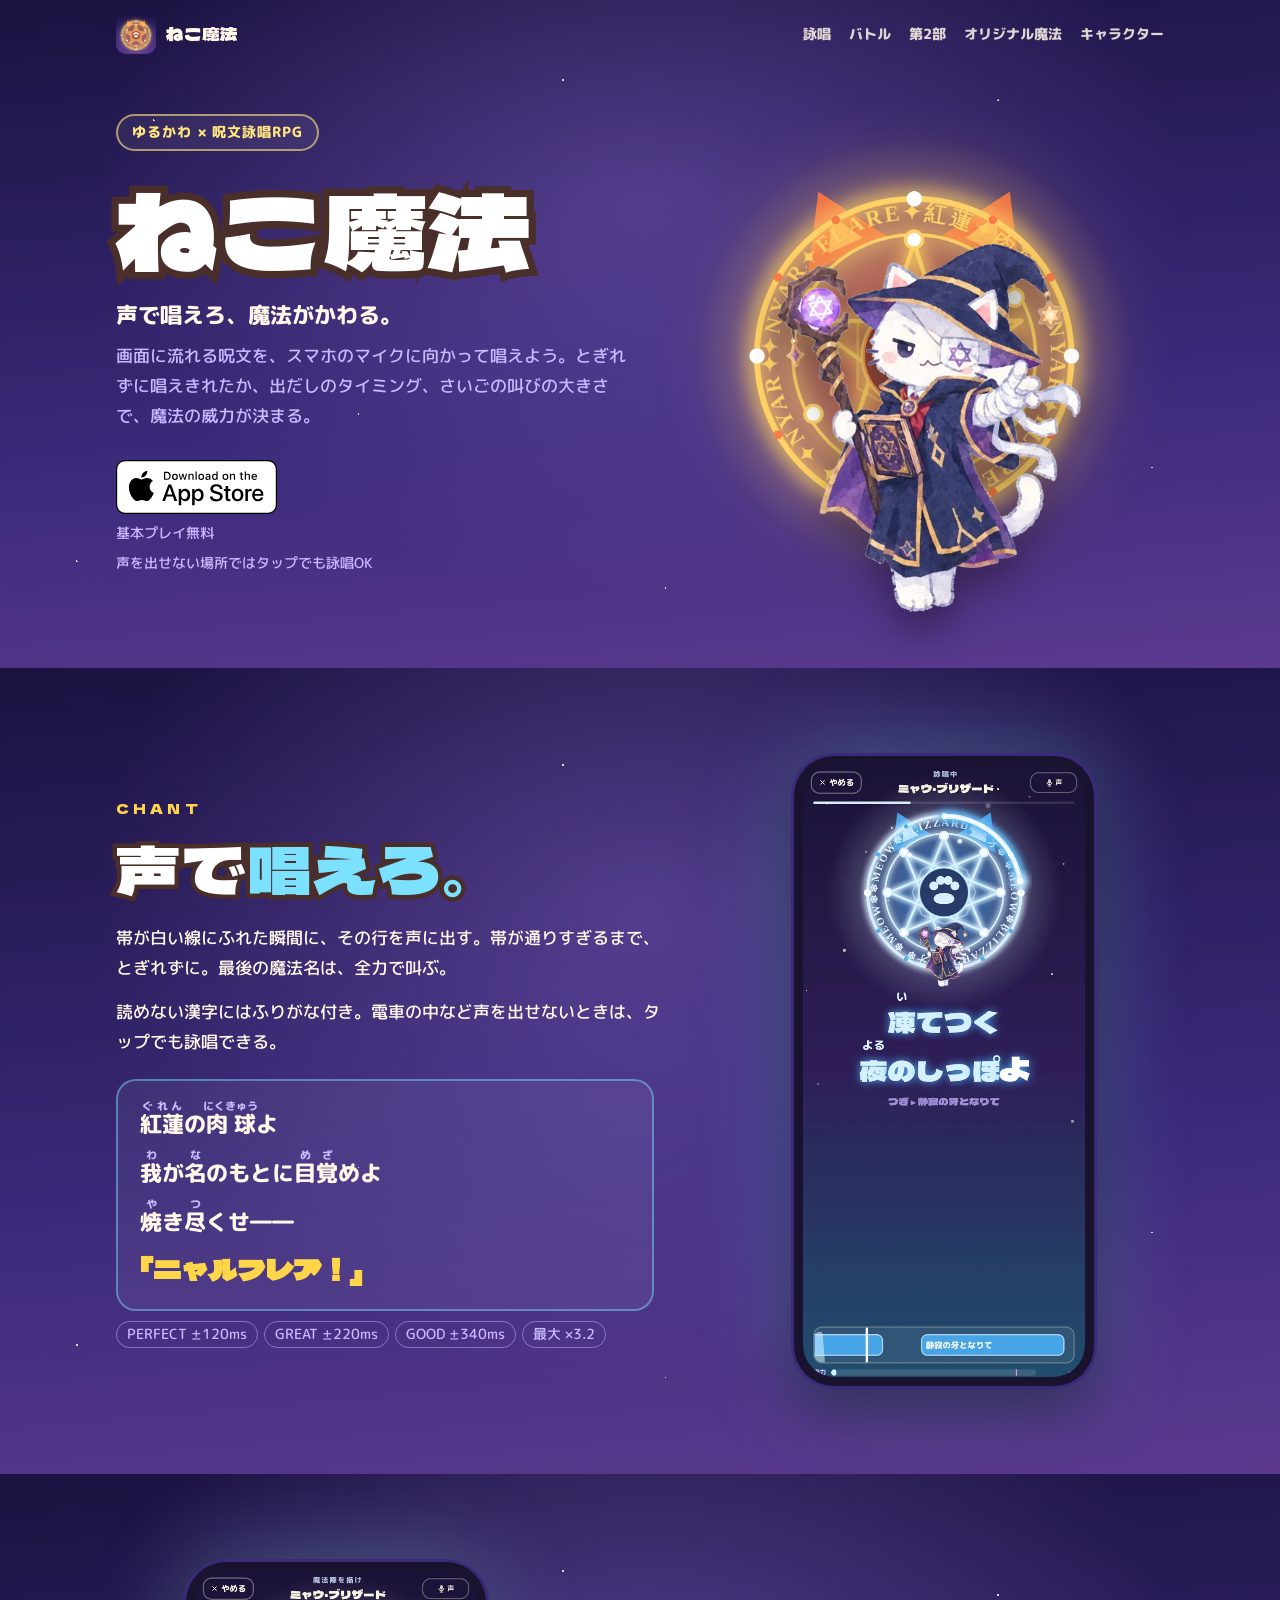
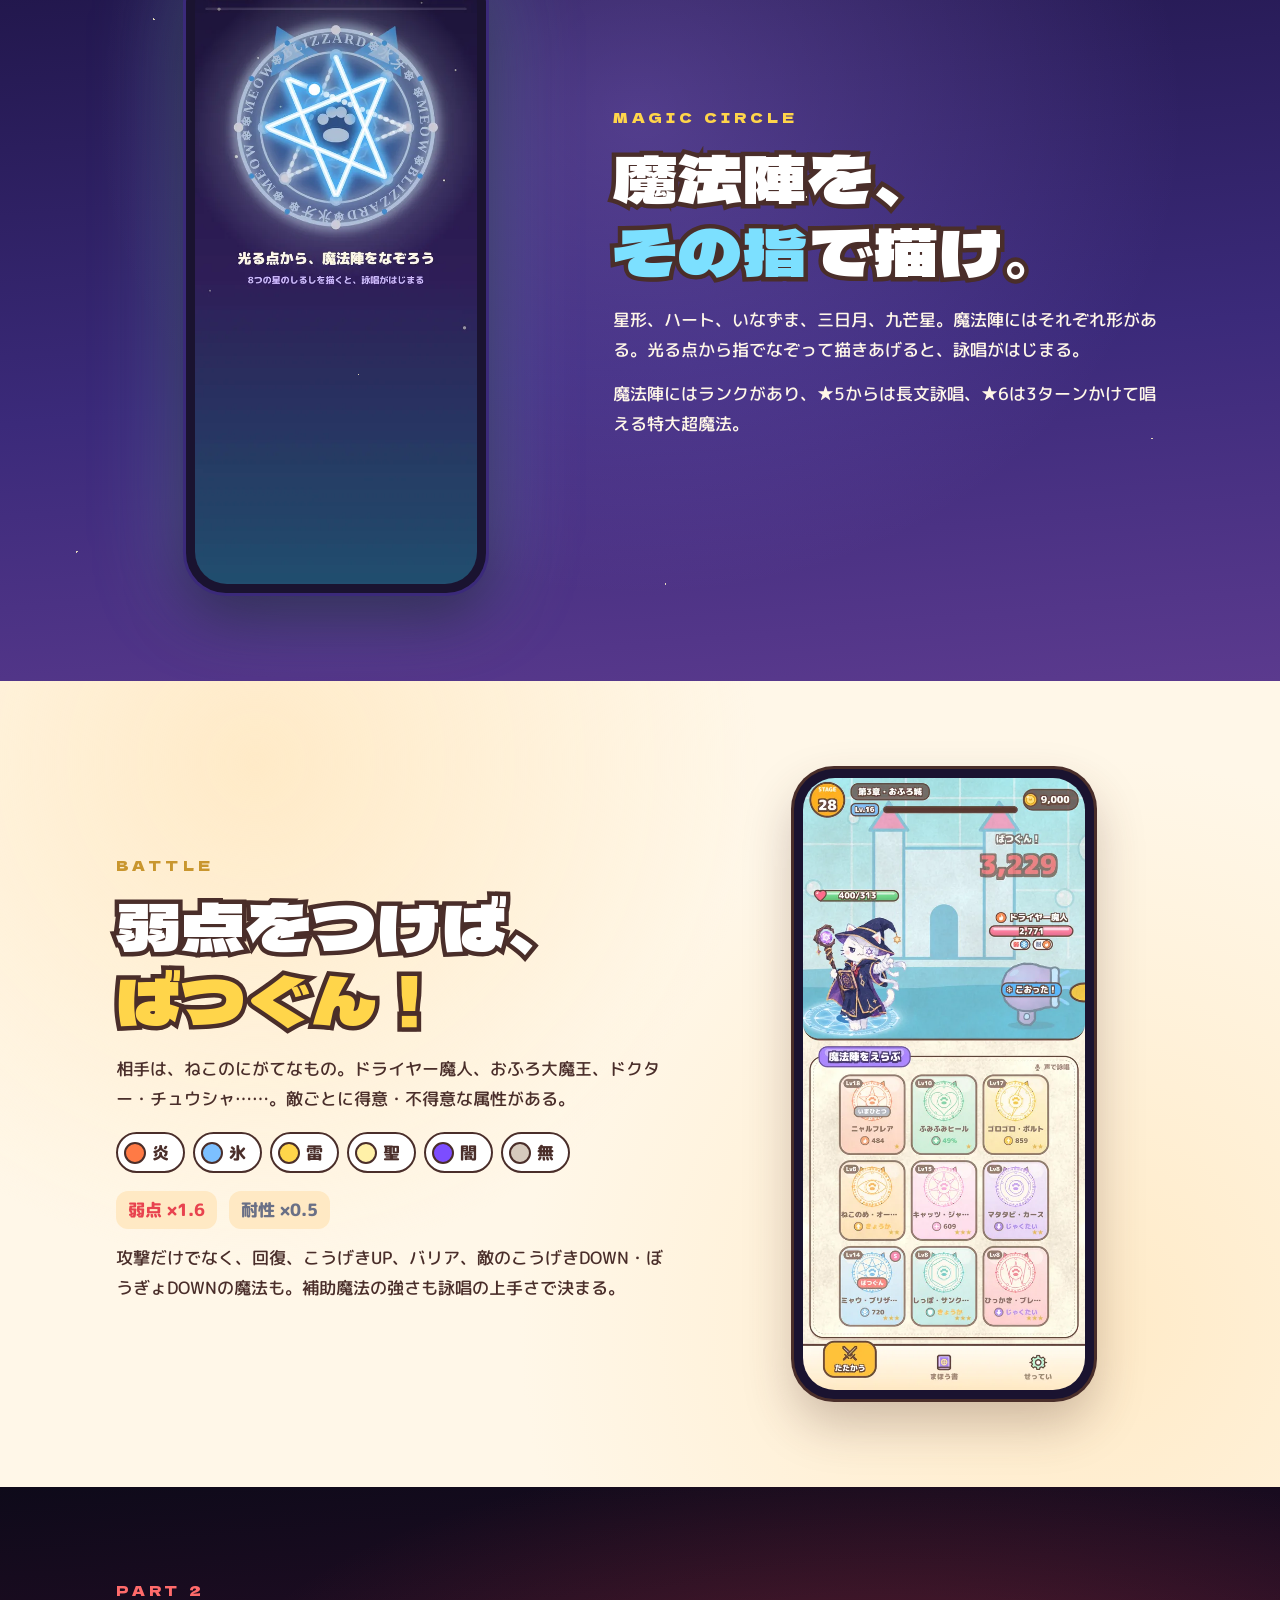
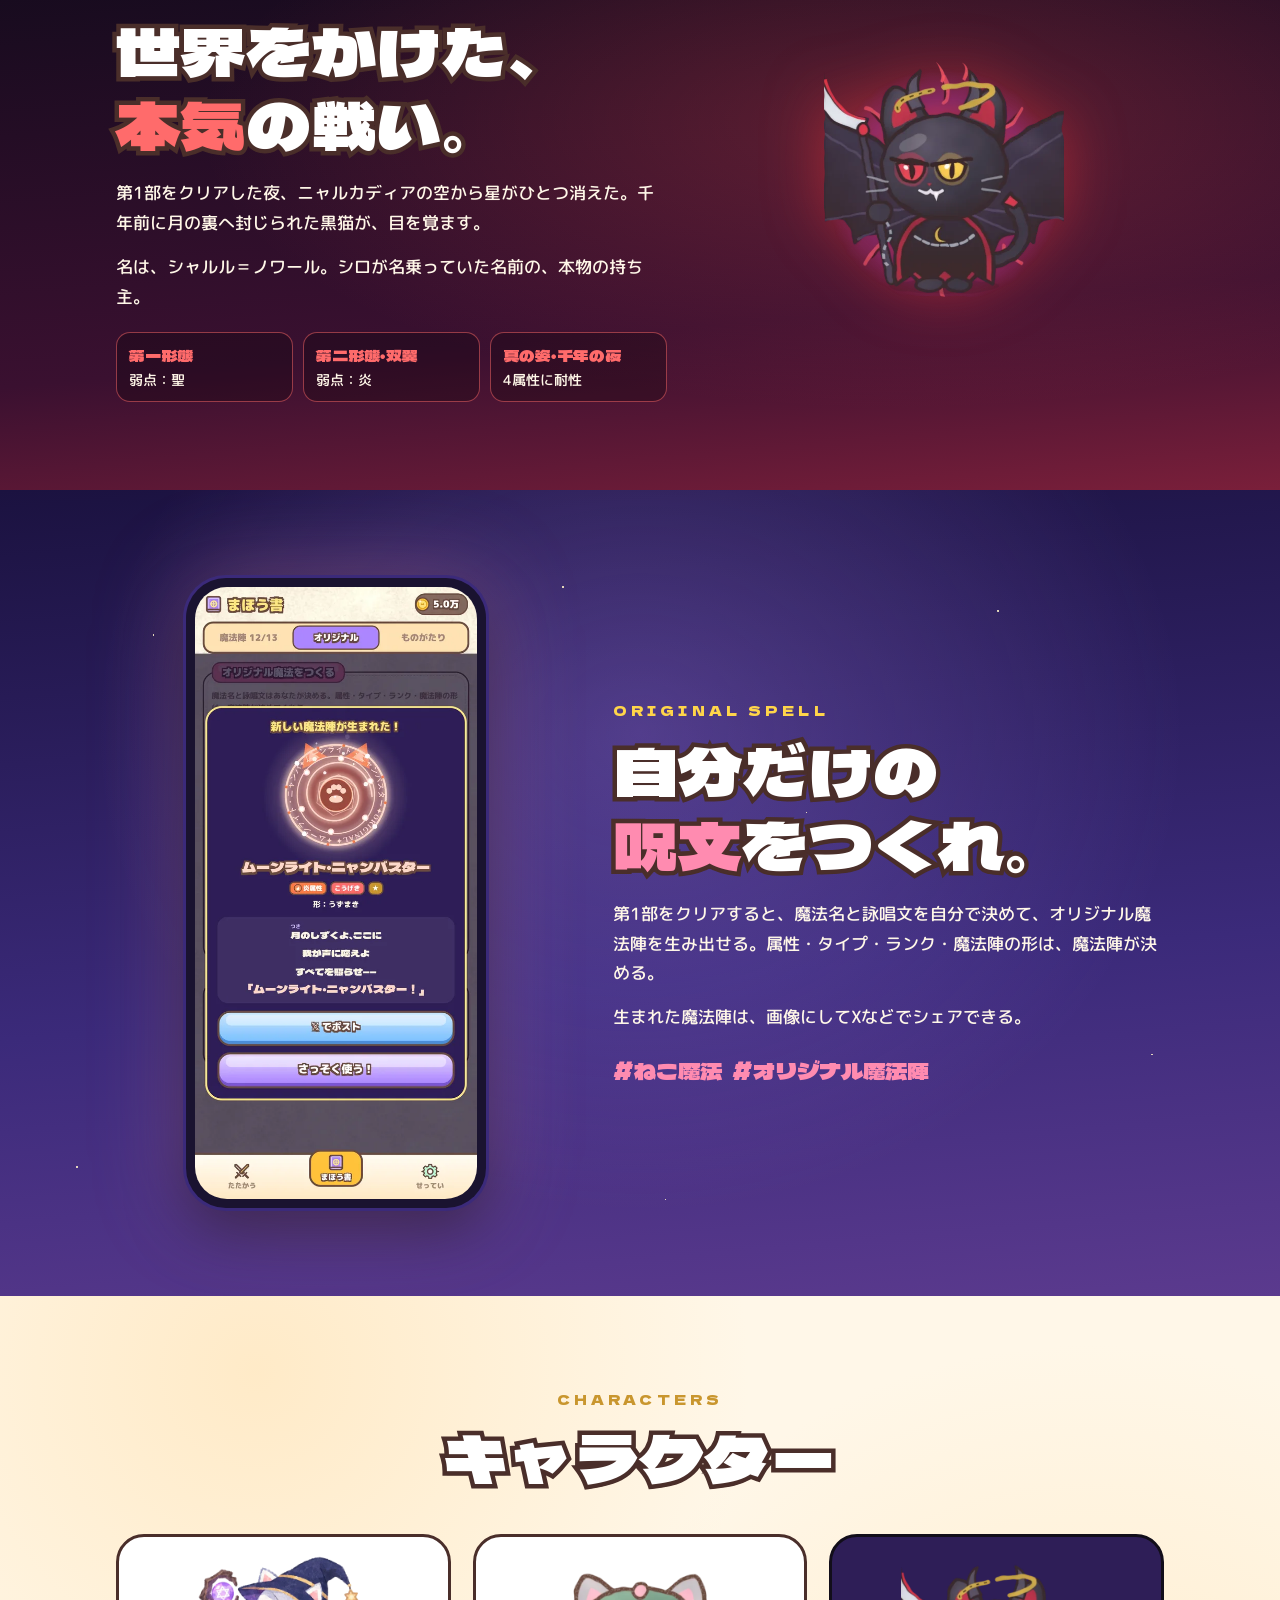
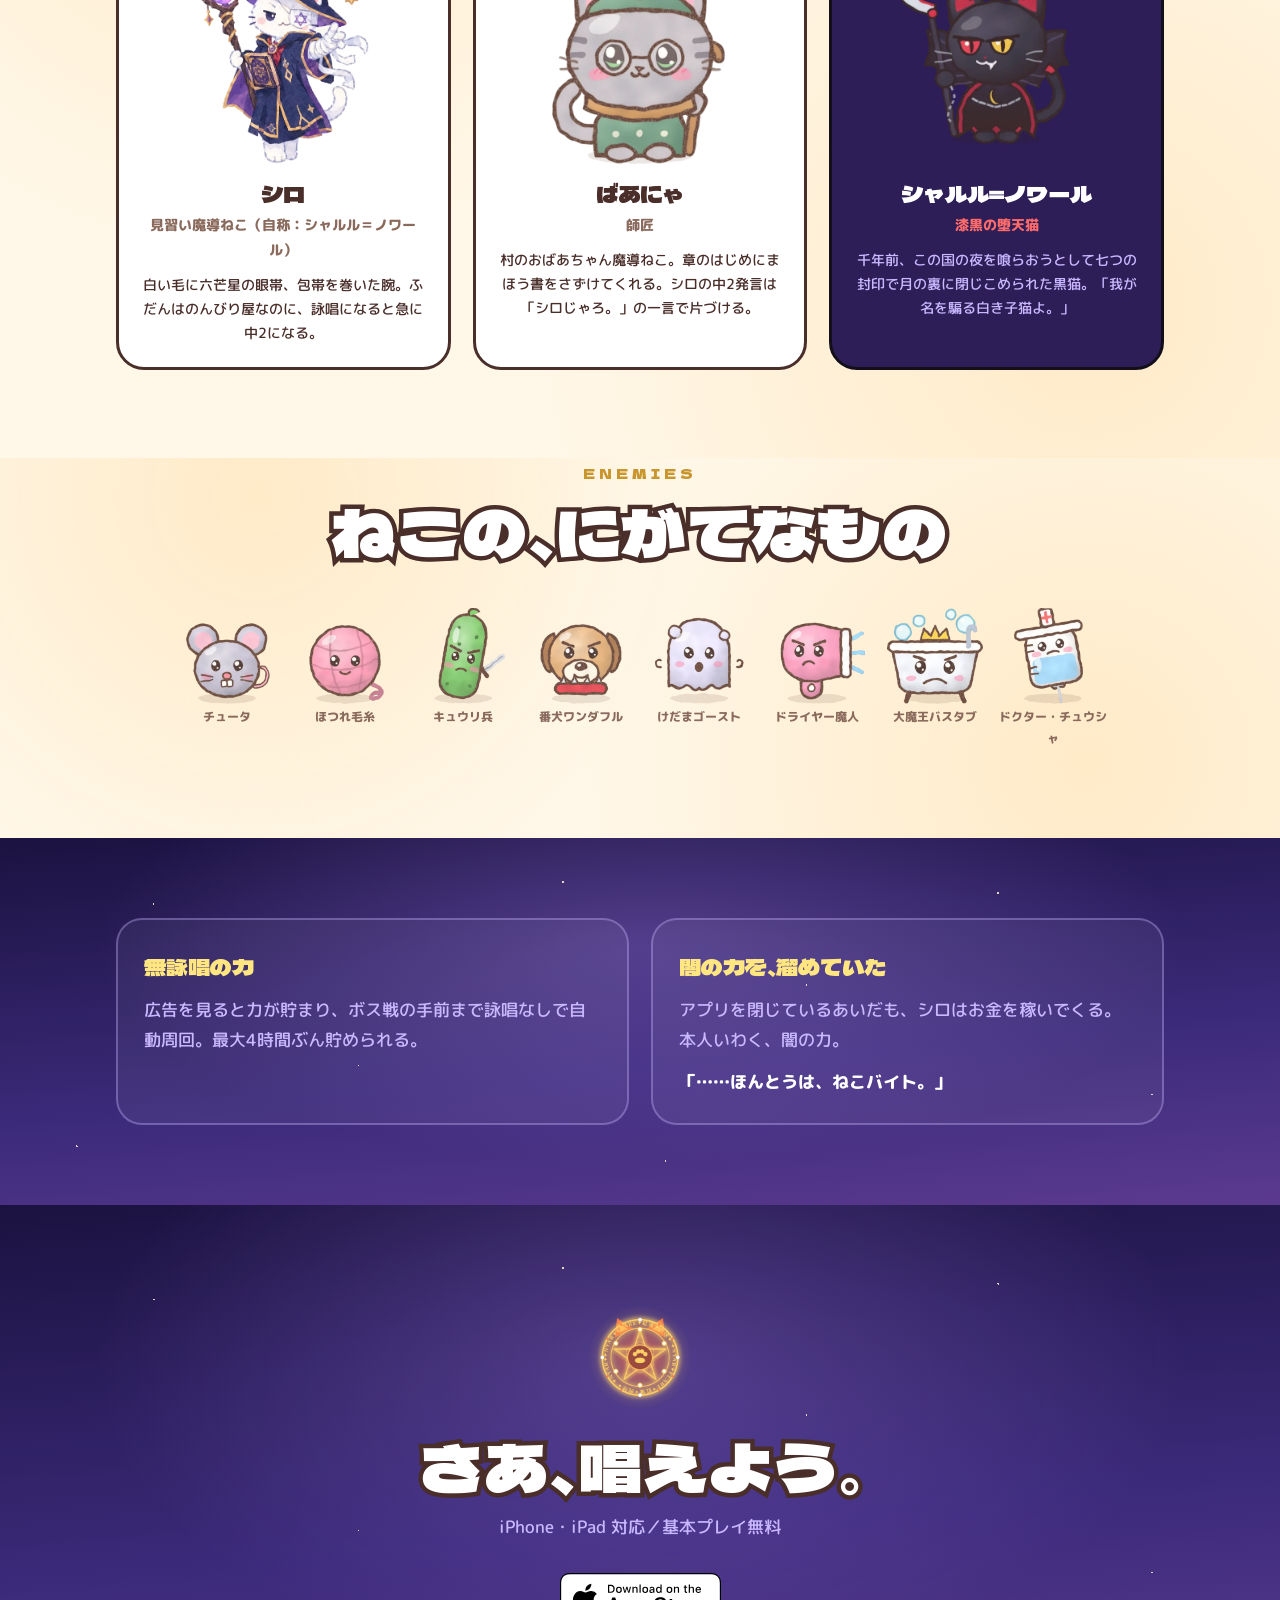
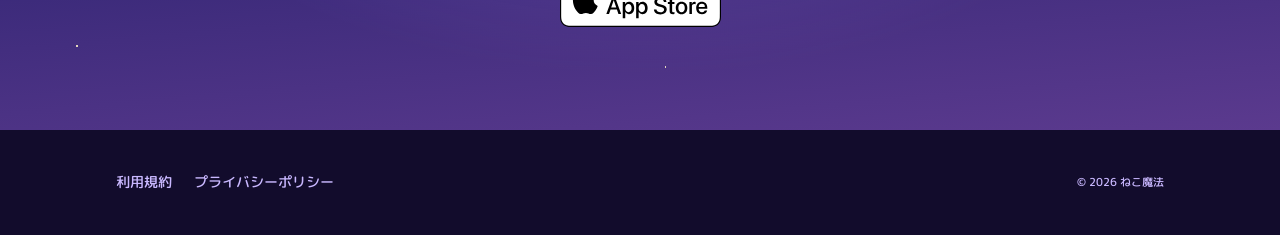
==== index.html @ 299532f3 "Update CTA div class in index.html" ====
<!doctype html>
<html lang="ja">
<head>
<meta charset="utf-8">
<meta name="viewport" content="width=device-width, initial-scale=1, viewport-fit=cover">
<title>ねこ魔法 公式サイト</title>
<meta name="claude:viewport-fit-sides" content="cover">
<meta name="description" content="ゆるかわ×呪文詠唱RPG「ねこ魔法」。画面の呪文をマイクに向かって唱えると、声の強さとタイミングで魔法の威力が変わる。iPhone・iPad対応。">
<meta property="og:type" content="website">
<meta property="og:title" content="ねこ魔法｜ゆるかわ×呪文詠唱RPG">
<meta property="og:description" content="声で唱えろ、魔法がかわる。マイクで呪文を唱えて戦う、ねこの魔導士のRPG。">
<meta property="og:image" content="https://tttu732.github.io/neco-mahou/ogp.png">
<meta name="twitter:card" content="summary_large_image">
<link rel="icon" href="https://tttu732.github.io/neco-mahou/favicon.png">
<link rel="apple-touch-icon" href="https://tttu732.github.io/neco-mahou/apple-touch-icon.png">
<link rel="preconnect" href="https://fonts.googleapis.com">
<link rel="preconnect" href="https://fonts.gstatic.com" crossorigin>
<link rel="stylesheet" href="https://fonts.googleapis.com/css2?family=Dela+Gothic+One&family=M+PLUS+Rounded+1c:wght@500;800&display=swap">
<link rel="stylesheet" href="style.css">
</head>
<body>

<header class="top">
  <div class="wrap">
    <a class="brand" href="#top"><img src="https://tttu732.github.io/neco-mahou/icon.png" alt="">ねこ魔法</a>
    <nav aria-label="ページ内">
      <a href="#chant">詠唱</a>
      <a href="#battle">バトル</a>
      <a href="#final">第2部</a>
      <a href="#original">オリジナル魔法</a>
      <a href="#cast">キャラクター</a>
    </nav>
  </div>
</header>

<main id="top">
  <!-- ヒーロー -->
  <section class="sky hero">
    <div class="wrap">
      <div class="hero-copy">
        <span class="kicker">ゆるかわ × 呪文詠唱RPG</span>
        <h1 class="logo outline">ねこ魔法</h1>
        <p class="lead">声で唱えろ、魔法がかわる。</p>
        <p class="lead-sub">画面に流れる呪文を、スマホのマイクに向かって唱えよう。とぎれずに唱えきれたか、出だしのタイミング、さいごの叫びの大きさで、魔法の威力が決まる。</p>
        <div>
          <a href="https://apps.apple.com/jp/app/id0000000000">
            <img src="https://tttu732.github.io/neco-mahou/Download_on_the_App_Store_Badge_US-UK_RGB_wht_092917.svg" alt="App Storeで配信" width="161" height="60">
          </a>
          <span class="cta-note">基本プレイ無料<br>声を出せない場所ではタップでも詠唱OK</span>
        </div>
      </div>
      <div class="hero-art" aria-hidden="true">
        <img class="circle" src="https://tttu732.github.io/neco-mahou/circle.webp" alt="">
        <img class="cat" src="https://tttu732.github.io/neco-mahou/shiro_cast.webp" alt="">
      </div>
    </div>
  </section>

  <!-- 詠唱 -->
  <section class="sky page" id="chant" style="--glow: rgba(124,224,255,.35); --accent: var(--sky)">
    <div class="wrap">
      <div>
        <span class="page-label">CHANT</span>
        <h2 class="outline">声で<em>唱えろ。</em></h2>
        <p>帯が白い線にふれた瞬間に、その行を声に出す。帯が通りすぎるまで、とぎれずに。最後の魔法名は、全力で叫ぶ。</p>
        <p>読めない漢字にはふりがな付き。電車の中など声を出せないときは、タップでも詠唱できる。</p>
        <div class="chant" lang="ja">
          <ruby>紅蓮<rt>ぐれん</rt></ruby>の<ruby>肉球<rt>にくきゅう</rt></ruby>よ<br>
          <ruby>我<rt>わ</rt></ruby>が<ruby>名<rt>な</rt></ruby>のもとに<ruby>目覚<rt>めざ</rt></ruby>めよ<br>
          <ruby>焼<rt>や</rt></ruby>き<ruby>尽<rt>つ</rt></ruby>くせ――
          <span class="shout">「ニャルフレア！」</span>
        </div>
        <div class="meter"><span>PERFECT ±120ms</span><span>GREAT ±220ms</span><span>GOOD ±340ms</span><span>最大 ×3.2</span></div>
      </div>
      <div class="phone"><img src="https://tttu732.github.io/neco-mahou/ss_chant.webp" alt="詠唱画面。光る魔法陣の下に「凍てつく夜のしっぽよ」の呪文が大きく表示されている"></div>
    </div>
  </section>

  <!-- 魔法陣 -->
  <section class="sky page flip" style="--glow: rgba(159,232,255,.35); --accent: var(--sky)">
    <div class="wrap">
      <div>
        <span class="page-label">MAGIC CIRCLE</span>
        <h2 class="outline">魔法陣を、<br><em>その指</em>で描け。</h2>
        <p>星形、ハート、いなずま、三日月、九芒星。魔法陣にはそれぞれ形がある。光る点から指でなぞって描きあげると、詠唱がはじまる。</p>
        <p>魔法陣にはランクがあり、★5からは長文詠唱、★6は3ターンかけて唱える特大超魔法。</p>
      </div>
      <div class="phone"><img src="https://tttu732.github.io/neco-mahou/ss_trace.webp" alt="魔法陣をなぞる画面。青く光る九芒星の魔法陣"></div>
    </div>
  </section>

  <!-- バトル -->
  <section class="paper page" id="battle">
    <div class="wrap">
      <div>
        <span class="page-label">BATTLE</span>
        <h2 class="outline" style="color:#fff">弱点をつけば、<br><em>ばつぐん！</em></h2>
        <p>相手は、ねこのにがてなもの。ドライヤー魔人、おふろ大魔王、ドクター・チュウシャ……。敵ごとに得意・不得意な属性がある。</p>
        <ul class="elems" aria-label="属性">
          <li><i style="--c:#ff7a45"></i>炎</li>
          <li><i style="--c:#7cc0ff"></i>氷</li>
          <li><i style="--c:#ffd54a"></i>雷</li>
          <li><i style="--c:#fff1a8"></i>聖</li>
          <li><i style="--c:#7c4dff"></i>闇</li>
          <li><i style="--c:#d6cabd"></i>無</li>
        </ul>
        <div class="ratio"><span class="w">弱点 ×1.6</span><span class="r">耐性 ×0.5</span></div>
        <p style="margin-top:14px">攻撃だけでなく、回復、こうげきUP、バリア、敵のこうげきDOWN・ぼうぎょDOWNの魔法も。補助魔法の強さも詠唱の上手さで決まる。</p>
      </div>
      <div class="phone"><img src="https://tttu732.github.io/neco-mahou/ss_battle.webp" alt="バトル画面。氷の魔法がドライヤー魔人にばつぐんのダメージを与えている"></div>
    </div>
  </section>

  <!-- 第2部 -->
  <section class="final page" id="final" style="--accent: var(--red)">
    <div class="wrap">
      <div>
        <span class="page-label" style="color:var(--red)">PART 2</span>
        <h2 class="outline">世界をかけた、<br><em>本気</em>の戦い。</h2>
        <p>第1部をクリアした夜、ニャルカディアの空から星がひとつ消えた。千年前に月の裏へ封じられた黒猫が、目を覚ます。</p>
        <p>名は、シャルル＝ノワール。シロが名乗っていた名前の、本物の持ち主。</p>
        <ul class="forms">
          <li><b>第一形態</b>弱点：聖</li>
          <li><b>第二形態・双翼</b>弱点：炎</li>
          <li><b>真の姿・千年の夜</b>4属性に耐性</li>
        </ul>
      </div>
      <img class="noir" src="https://tttu732.github.io/neco-mahou/noir_true.webp" alt="漆黒の堕天猫シャルル＝ノワール。黒い翼と鎌をもつ黒猫">
    </div>
  </section>

  <!-- オリジナル魔法 -->
  <section class="sky page flip" id="original" style="--glow: rgba(255,158,208,.35); --accent: var(--rose)">
    <div class="wrap">
      <div>
        <span class="page-label">ORIGINAL SPELL</span>
        <h2 class="outline">自分だけの<br><em>呪文</em>をつくれ。</h2>
        <p>第1部をクリアすると、魔法名と詠唱文を自分で決めて、オリジナル魔法陣を生み出せる。属性・タイプ・ランク・魔法陣の形は、魔法陣が決める。</p>
        <p>生まれた魔法陣は、画像にしてXなどでシェアできる。</p>
        <div class="tags"><span>#ねこ魔法</span><span>#オリジナル魔法陣</span></div>
      </div>
      <div class="phone"><img src="https://tttu732.github.io/neco-mahou/ss_original.webp" alt="オリジナル魔法陣が生まれた画面。ムーンライト・ニャンバスターという魔法名と詠唱文"></div>
    </div>
  </section>

  <!-- キャラクター -->
  <section class="paper cast" id="cast">
    <div class="wrap">
      <div class="head"><span class="page-label">CHARACTERS</span></div>
      <h2 class="outline">キャラクター</h2>
      <div class="chars">
        <article class="char">
          <img src="https://tttu732.github.io/neco-mahou/shiro_smug.webp" alt="シロ。白い毛に六芒星の眼帯、星の帽子の魔導ねこ">
          <h3>シロ</h3>
          <span class="role">見習い魔導ねこ（自称：シャルル＝ノワール）</span>
          <p>白い毛に六芒星の眼帯、包帯を巻いた腕。ふだんはのんびり屋なのに、詠唱になると急に中2になる。</p>
        </article>
        <article class="char">
          <img src="https://tttu732.github.io/neco-mahou/baanya_idle.webp" alt="ばあにゃ。丸メガネとショールのおばあちゃんねこ">
          <h3>ばあにゃ</h3>
          <span class="role">師匠</span>
          <p>村のおばあちゃん魔導ねこ。章のはじめにまほう書をさずけてくれる。シロの中2発言は「シロじゃろ。」の一言で片づける。</p>
        </article>
        <article class="char dark">
          <img src="https://tttu732.github.io/neco-mahou/noir_idle.webp" alt="シャルル＝ノワール。赤い目の黒猫">
          <h3>シャルル＝ノワール</h3>
          <span class="role">漆黒の堕天猫</span>
          <p>千年前、この国の夜を喰らおうとして七つの封印で月の裏に閉じこめられた黒猫。「我が名を騙る白き子猫よ。」</p>
        </article>
      </div>
    </div>
  </section>

  <section class="paper foes">
    <div class="wrap">
      <div class="head"><span class="page-label">ENEMIES</span></div>
      <h2 class="outline"><span class="nb">ねこの、</span><span class="nb">にがてなもの</span></h2>
      <div class="foe-row">
        <figure><img src="https://tttu732.github.io/neco-mahou/mouse_c9c3d6.webp" alt="">チュータ</figure>
        <figure><img src="https://tttu732.github.io/neco-mahou/yarn_ff9cb8.webp" alt="">ほつれ毛糸</figure>
        <figure><img src="https://tttu732.github.io/neco-mahou/cucumber_7dcb6a.webp" alt="">キュウリ兵</figure>
        <figure><img src="https://tttu732.github.io/neco-mahou/dog_e8b27a.webp" alt="">番犬ワンダフル</figure>
        <figure><img src="https://tttu732.github.io/neco-mahou/ghost_e9e4ff.webp" alt="">けだまゴースト</figure>
        <figure><img src="https://tttu732.github.io/neco-mahou/dryer_ff9cc2.webp" alt="">ドライヤー魔人</figure>
        <figure><img src="https://tttu732.github.io/neco-mahou/bath_f4f7ff.webp" alt="">大魔王バスタブ</figure>
        <figure><img src="https://tttu732.github.io/neco-mahou/vet_ffffff.webp" alt="">ドクター・チュウシャ</figure>
      </div>
    </div>
  </section>

  <!-- 小ネタ -->
  <section class="sky extras">
    <div class="wrap">
      <div class="extra">
        <h3>無詠唱の力</h3>
        <p>広告を見ると力が貯まり、ボス戦の手前まで詠唱なしで自動周回。最大4時間ぶん貯められる。</p>
      </div>
      <div class="extra">
        <h3>闇の力を、溜めていた</h3>
        <p>アプリを閉じているあいだも、シロはお金を稼いでくる。本人いわく、闇の力。</p>
        <q>……ほんとうは、ねこバイト。</q>
      </div>
    </div>
  </section>

  <section class="sky closing">
    <div class="wrap">
      <img class="circle-mini" src="https://tttu732.github.io/neco-mahou/circle.webp" alt="" aria-hidden="true">
      <h2 class="outline">さあ、唱えよう。</h2>
      <p>iPhone・iPad 対応／基本プレイ無料</p>
      <div class="cta">
        <a href="https://apps.apple.com/jp/app/id0000000000">
          <img src="https://tttu732.github.io/neco-mahou/Download_on_the_App_Store_Badge_US-UK_RGB_wht_092917.svg" alt="App Storeで配信" width="161" height="60">
        </a>
      </div>
    </div>
  </section>
</main>

<footer class="foot">
  <div class="wrap">
    <nav aria-label="サイト情報">
      <a href="https://tttu732.github.io/neco-mahou/terms.html">利用規約</a>
      <a href="https://tttu732.github.io/neco-mahou/privacy.html">プライバシーポリシー</a>
    </nav>
    <small>© 2026 ねこ魔法</small>
  </div>
</footer>
</body>
</html>
---- style.css ----
/* ねこ魔法 公式サイト
   レイアウト：夜にひらいた魔導書。夜空のページ（詠唱・魔法陣）と、紙のページ（バトル・キャラクター）を交互にめくっていく。
   ゲームと同じ書体（Dela Gothic One ／ M PLUS Rounded 1c）と、ゲームの線の色（こげ茶）で縁どる。 */
:root {
  --night: #1b1240;
  --night-2: #2e1e57;
  --violet: #7c4dff;
  --lilac: #c9b8ff;
  --gold: #ffd54a;
  --gold-soft: #ffe680;
  --paper: #fff7e8;
  --paper-2: #ffe9c4;
  --ink: #4a2e2a;
  --ink-sub: #8a6a5c;
  --rose: #ff8bb0;
  --sky: #7ce0ff;
  --red: #ff6b6b;
  --star: #fff4c8;
  --f-display: "Dela Gothic One", "Hiragino Maru Gothic ProN", "Hiragino Sans", sans-serif;
  --f-body: "M PLUS Rounded 1c", "Hiragino Maru Gothic ProN", "Hiragino Sans", "Yu Gothic", sans-serif;
  --step--1: clamp(0.8rem, 0.78rem + 0.1vw, 0.88rem);
  --step-0: clamp(0.95rem, 0.92rem + 0.15vw, 1.05rem);
  --step-1: clamp(1.15rem, 1.05rem + 0.5vw, 1.4rem);
  --step-2: clamp(1.6rem, 1.3rem + 1.4vw, 2.4rem);
  --step-3: clamp(2.2rem, 1.6rem + 3vw, 4rem);
  --step-4: clamp(3rem, 2rem + 6vw, 6.4rem);
  color-scheme: dark;
}
* { box-sizing: border-box; }
html { scroll-behavior: smooth; }
body {
  margin: 0;
  background: var(--night);
  color: var(--paper);
  font-family: var(--f-body);
  font-weight: 500;
  font-size: var(--step-0);
  line-height: 1.8;
  -webkit-font-smoothing: antialiased;
}
img { max-width: 100%; display: block; }
a { color: inherit; }
a:focus-visible, button:focus-visible { outline: 3px solid var(--gold); outline-offset: 3px; border-radius: 8px; }

.wrap {
  width: 100%;
  max-width: 1080px;
  margin: 0 auto;
  padding-left: max(16px, env(safe-area-inset-left, 0px));
  padding-right: max(16px, env(safe-area-inset-right, 0px));
}

/* 縁どり文字（ゲームのロゴと同じ：こげ茶の太いふち＋下に影） */
.outline {
  font-family: var(--f-display);
  font-weight: 400;
  -webkit-text-stroke: 0.14em var(--ink);
  paint-order: stroke fill;
  text-shadow: 0 0.07em 0 var(--ink);
  letter-spacing: 0.02em;
  line-height: 1.15;
  text-wrap: balance;
}

/* ---------- 夜空 ---------- */
.sky {
  position: relative;
  overflow: hidden;
  background: radial-gradient(ellipse at 50% 30%, rgba(180, 140, 255, 0.28), transparent 60%),
    linear-gradient(175deg, var(--night) 0%, #3b2a7a 60%, #5b3a8e 100%);
}
.sky::before {
  content: "";
  position: absolute;
  inset: 0;
  background-image: radial-gradient(1.6px 1.6px at 12% 18%, var(--star) 60%, transparent 61%),
    radial-gradient(1.2px 1.2px at 28% 62%, var(--star) 60%, transparent 61%),
    radial-gradient(2px 2px at 44% 12%, var(--star) 60%, transparent 61%),
    radial-gradient(1.3px 1.3px at 63% 40%, var(--star) 60%, transparent 61%),
    radial-gradient(1.8px 1.8px at 78% 15%, var(--star) 60%, transparent 61%),
    radial-gradient(1.2px 1.2px at 90% 70%, var(--star) 60%, transparent 61%),
    radial-gradient(1.5px 1.5px at 6% 84%, var(--star) 60%, transparent 61%),
    radial-gradient(1.2px 1.2px at 52% 88%, var(--star) 60%, transparent 61%);
  opacity: 0.85;
  pointer-events: none;
}

/* ---------- 紙 ---------- */
.paper {
  background: var(--paper);
  color: var(--ink);
  background-image: radial-gradient(circle at 20% 10%, rgba(255, 233, 196, 0.9), transparent 40%),
    radial-gradient(circle at 85% 80%, rgba(255, 233, 196, 0.9), transparent 45%);
}

/* ---------- ヘッダー ---------- */
.top {
  position: absolute;
  top: 0;
  left: 0;
  right: 0;
  z-index: 5;
  padding-top: calc(14px + env(safe-area-inset-top, 0px));
}
.top .wrap { display: flex; align-items: center; justify-content: space-between; gap: 12px; }
.brand { display: flex; align-items: center; gap: 10px; text-decoration: none; font-family: var(--f-display); font-size: 1.1rem; }
.brand img { width: 40px; height: 40px; border-radius: 10px; }
.top nav { display: flex; gap: 18px; font-weight: 800; font-size: var(--step--1); }
.top nav a { text-decoration: none; opacity: 0.85; }
.top nav a:hover { opacity: 1; color: var(--gold-soft); }

/* ---------- ヒーロー ---------- */
.hero { padding-block: calc(96px + env(safe-area-inset-top, 0px)) 72px; }
.hero .wrap { position: relative; display: grid; grid-template-columns: 1.05fr 1fr; align-items: center; gap: 24px; }
.hero-copy { position: relative; z-index: 2; min-width: 0; }
.kicker {
  display: inline-flex;
  align-items: center;
  gap: 8px;
  padding: 4px 14px;
  border: 2px solid rgba(255, 230, 128, 0.6);
  border-radius: 999px;
  color: var(--gold-soft);
  font-weight: 800;
  font-size: var(--step--1);
  letter-spacing: 0.08em;
  background: rgba(255, 255, 255, 0.06);
}
.logo { font-size: var(--step-4); margin: 18px 0 8px; color: #fff; }
.lead { font-size: var(--step-1); font-weight: 800; margin: 0 0 6px; }
.lead-sub { color: var(--lilac); margin: 0 0 26px; max-width: 32em; }
.cta { display: flex; flex-wrap: wrap; align-items: center; gap: 14px 18px; }
.store-btn {
  display: inline-flex;
  align-items: center;
  gap: 12px;
  padding: 10px 22px 10px 16px;
  border-radius: 14px;
  background: #000;
  color: #fff;
  text-decoration: none;
  border: 2px solid #a6a6a6;
  line-height: 1.15;
}
.store-btn svg { width: 30px; height: 30px; flex: none; }
.store-btn small { display: block; font-size: 0.72rem; font-weight: 500; }
.store-btn b { font-size: 1.25rem; font-weight: 800; letter-spacing: 0.01em; }
.store-btn:hover { border-color: var(--gold); }
.cta-note { font-size: var(--step--1); color: var(--lilac); }

.hero-art { position: relative; aspect-ratio: 1; max-width: 100%; }
.hero-art .circle { position: absolute; inset: 0; width: 100%; animation: spin 60s linear infinite; filter: drop-shadow(0 0 40px rgba(255, 190, 90, 0.45)); }
.hero-art .cat { position: absolute; width: 62%; left: 22%; bottom: -4%; animation: float 3.2s ease-in-out infinite; filter: drop-shadow(0 18px 18px rgba(0, 0, 0, 0.35)); }
@keyframes spin { to { transform: rotate(360deg); } }
@keyframes float { 50% { transform: translateY(-12px); } }

/* ---------- 特長（ページ） ---------- */
.page { padding-block: 88px; }
.page .wrap { display: grid; grid-template-columns: minmax(0, 1fr) minmax(0, 0.8fr); gap: 56px; align-items: center; }
.page.flip .wrap { grid-template-columns: minmax(0, 0.8fr) minmax(0, 1fr); }
.page.flip .phone { order: -1; }
.page-label {
  font-family: var(--f-display);
  font-size: var(--step--1);
  letter-spacing: 0.3em;
  color: var(--gold);
}
.paper .page-label { color: #c9962e; }
.page h2 { font-size: var(--step-3); margin: 8px 0 18px; color: #fff; }
.page h2 em { font-style: normal; color: var(--accent, var(--gold)); }
.page p { margin: 0 0 14px; max-width: 34em; }
.paper .page p { color: var(--ink); }

.phone {
  justify-self: center;
  width: min(300px, 80vw);
  border-radius: 40px;
  padding: 9px;
  background: #1a1330;
  box-shadow: 0 0 0 3px #3b2a7a, 0 24px 60px rgba(0, 0, 0, 0.45), 0 0 90px var(--glow, rgba(124, 224, 255, 0.3));
}
.phone img { border-radius: 32px; width: 100%; }
.paper .phone { box-shadow: 0 0 0 3px var(--ink), 0 24px 50px rgba(74, 46, 42, 0.28); }

/* 詠唱文：ゲームと同じく漢字にふりがな */
.chant {
  margin: 22px 0 6px;
  padding: 18px 22px;
  border-radius: 20px;
  border: 2px solid rgba(124, 224, 255, 0.45);
  background: rgba(255, 255, 255, 0.06);
  font-weight: 800;
  font-size: var(--step-1);
  line-height: 2.2;
  max-width: 24em;
}
.chant ruby rt { font-size: 0.5em; color: var(--lilac); font-weight: 800; }
.chant .shout { display: block; font-family: var(--f-display); color: var(--gold); font-size: 1.25em; line-height: 1.6; }
.meter { display: flex; gap: 6px; flex-wrap: wrap; font-size: var(--step--1); color: var(--lilac); margin-top: 10px; }
.meter span { border: 1.5px solid rgba(201, 184, 255, 0.5); border-radius: 999px; padding: 0 10px; }

/* 属性 */
.elems { display: flex; flex-wrap: wrap; gap: 8px; margin: 18px 0; padding: 0; list-style: none; }
.elems li {
  display: flex;
  align-items: center;
  gap: 6px;
  padding: 4px 14px 4px 6px;
  border-radius: 999px;
  border: 2.5px solid var(--ink);
  background: #fff;
  font-weight: 800;
  color: var(--ink);
}
.elems i { width: 22px; height: 22px; border-radius: 50%; border: 2px solid var(--ink); background: var(--c); }
.ratio { display: flex; gap: 12px; flex-wrap: wrap; font-weight: 800; }
.ratio span { background: var(--paper-2); border-radius: 12px; padding: 4px 12px; font-variant-numeric: tabular-nums; }
.ratio .w { color: #e8434f; }
.ratio .r { color: #6a7086; }

/* 最終決戦 */
.final { background: radial-gradient(ellipse at 70% 40%, rgba(255, 80, 80, 0.25), transparent 55%), linear-gradient(175deg, #0e0a1a, #3a1030 70%, #7a1f3a); }
.final .noir { width: min(240px, 60vw); justify-self: center; filter: drop-shadow(0 0 30px rgba(255, 60, 60, 0.45)); }
.forms { display: grid; grid-template-columns: repeat(3, minmax(0, 1fr)); gap: 10px; margin: 20px 0 0; padding: 0; list-style: none; }
.forms li { border: 1.5px solid rgba(255, 107, 107, 0.5); border-radius: 14px; padding: 10px 12px; background: rgba(0, 0, 0, 0.25); font-size: var(--step--1); line-height: 1.6; }
.forms b { display: block; color: var(--red); font-family: var(--f-display); font-weight: 400; font-size: 1rem; }

/* シェア */
.tags { display: flex; gap: 10px; flex-wrap: wrap; margin: 18px 0 0; }
.tags span { font-family: var(--f-display); color: var(--rose); font-size: var(--step-1); }

/* キャラクター */
.cast { padding-block: 88px; }
.cast h2, .foes h2 { font-size: var(--step-3); text-align: center; margin: 6px 0 40px; color: #fff; }
.cast .head, .foes .head { text-align: center; }
.chars { display: grid; grid-template-columns: repeat(3, minmax(0, 1fr)); gap: 22px; }
.char {
  background: #fff;
  border: 3px solid var(--ink);
  border-radius: 28px;
  padding: 18px 20px 22px;
  display: flex;
  flex-direction: column;
  align-items: center;
  text-align: center;
  min-width: 0;
}
.char img { height: 210px; width: auto; object-fit: contain; margin-bottom: 8px; }
.char h3 { margin: 0; font-family: var(--f-display); font-weight: 400; font-size: var(--step-1); color: var(--ink); }
.char .role { font-size: var(--step--1); color: var(--ink-sub); font-weight: 800; }
.char p { margin: 10px 0 0; font-size: var(--step--1); line-height: 1.75; color: var(--ink); }
.char.dark { background: var(--night-2); border-color: #120e1a; }
.char.dark h3 { color: #fff; }
.char.dark .role { color: var(--red); }
.char.dark p { color: var(--lilac); }

.foes { padding-block: 0 88px; }
.foe-row { display: flex; flex-wrap: wrap; justify-content: center; gap: 4px 6px; }
.foe-row figure { margin: 0; width: 112px; text-align: center; font-size: 0.78rem; font-weight: 800; color: var(--ink-sub); }
.foe-row img { width: 96px; height: 96px; object-fit: contain; margin: 0 auto 2px; }

/* 小ネタ */
.extras { padding-block: 80px; }
.extras .wrap { display: grid; grid-template-columns: repeat(2, minmax(0, 1fr)); gap: 22px; }
.extra { border: 2px solid rgba(201, 184, 255, 0.35); border-radius: 26px; padding: 26px; background: rgba(255, 255, 255, 0.05); min-width: 0; }
.extra h3 { font-family: var(--f-display); font-weight: 400; font-size: var(--step-1); margin: 0 0 8px; color: var(--gold-soft); }
.extra p { margin: 0; color: var(--lilac); }
.extra q { display: block; margin-top: 12px; color: #fff; font-weight: 800; quotes: "「" "」"; }

/* 最後のCTA */
.closing { padding-block: 90px 100px; text-align: center; }
.closing h2 { font-size: var(--step-3); margin: 0 0 10px; color: #fff; }
.closing p { color: var(--lilac); margin: 0 0 28px; }
.closing .cta { justify-content: center; }
.closing .circle-mini { width: 120px; margin: 0 auto 14px; animation: spin 40s linear infinite; }

/* フッター */
.foot { background: #120c2c; color: var(--lilac); font-size: var(--step--1); padding-block: 40px calc(40px + env(safe-area-inset-bottom, 0px)); }
.foot .wrap { display: flex; flex-wrap: wrap; justify-content: space-between; align-items: center; gap: 16px; }
.foot nav { display: flex; flex-wrap: wrap; gap: 8px 22px; }
.foot a { text-decoration: none; }
.foot a:hover { color: #fff; text-decoration: underline; }

/* ---------- 規約ページ ---------- */
.doc-head { padding-block: calc(90px + env(safe-area-inset-top, 0px)) 40px; }
.doc-head h1 { font-size: var(--step-3); margin: 0; color: #fff; }
.doc-head p { margin: 8px 0 0; color: var(--lilac); }
.doc { padding-block: 48px 80px; }
.doc .wrap { max-width: 760px; }
.doc h2 { font-family: var(--f-display); font-weight: 400; font-size: var(--step-1); color: var(--ink); margin: 2.2em 0 0.4em; padding-bottom: 6px; border-bottom: 2px dashed #d9c7b0; }
.doc p, .doc li { color: var(--ink); }
.doc ul { padding-left: 1.3em; }
.doc li { margin-bottom: 0.4em; }
.doc a { color: #7a56d1; }
.doc .date { margin-top: 3em; color: var(--ink-sub); font-size: var(--step--1); }
.doc .fill { background: #fff1b8; padding: 0 4px; border-radius: 4px; }

/* ---------- せまい画面 ---------- */
@media (max-width: 820px) {
  .hero .wrap, .page .wrap, .page.flip .wrap { grid-template-columns: minmax(0, 1fr); gap: 36px; }
  .page.flip .phone { order: 0; }
  .hero-art { width: min(420px, 100%); justify-self: center; }
  .chars { grid-template-columns: minmax(0, 1fr); }
  .extras .wrap { grid-template-columns: minmax(0, 1fr); }
  .top nav { display: none; }
}
@media (max-width: 480px) {
  .forms { grid-template-columns: minmax(0, 1fr); }
  .page, .cast { padding-block: 64px; }
}
@media (prefers-reduced-motion: reduce) {
  .hero-art .circle, .hero-art .cat, .closing .circle-mini { animation: none; }
  html { scroll-behavior: auto; }
}
.nb { display: inline-block; }
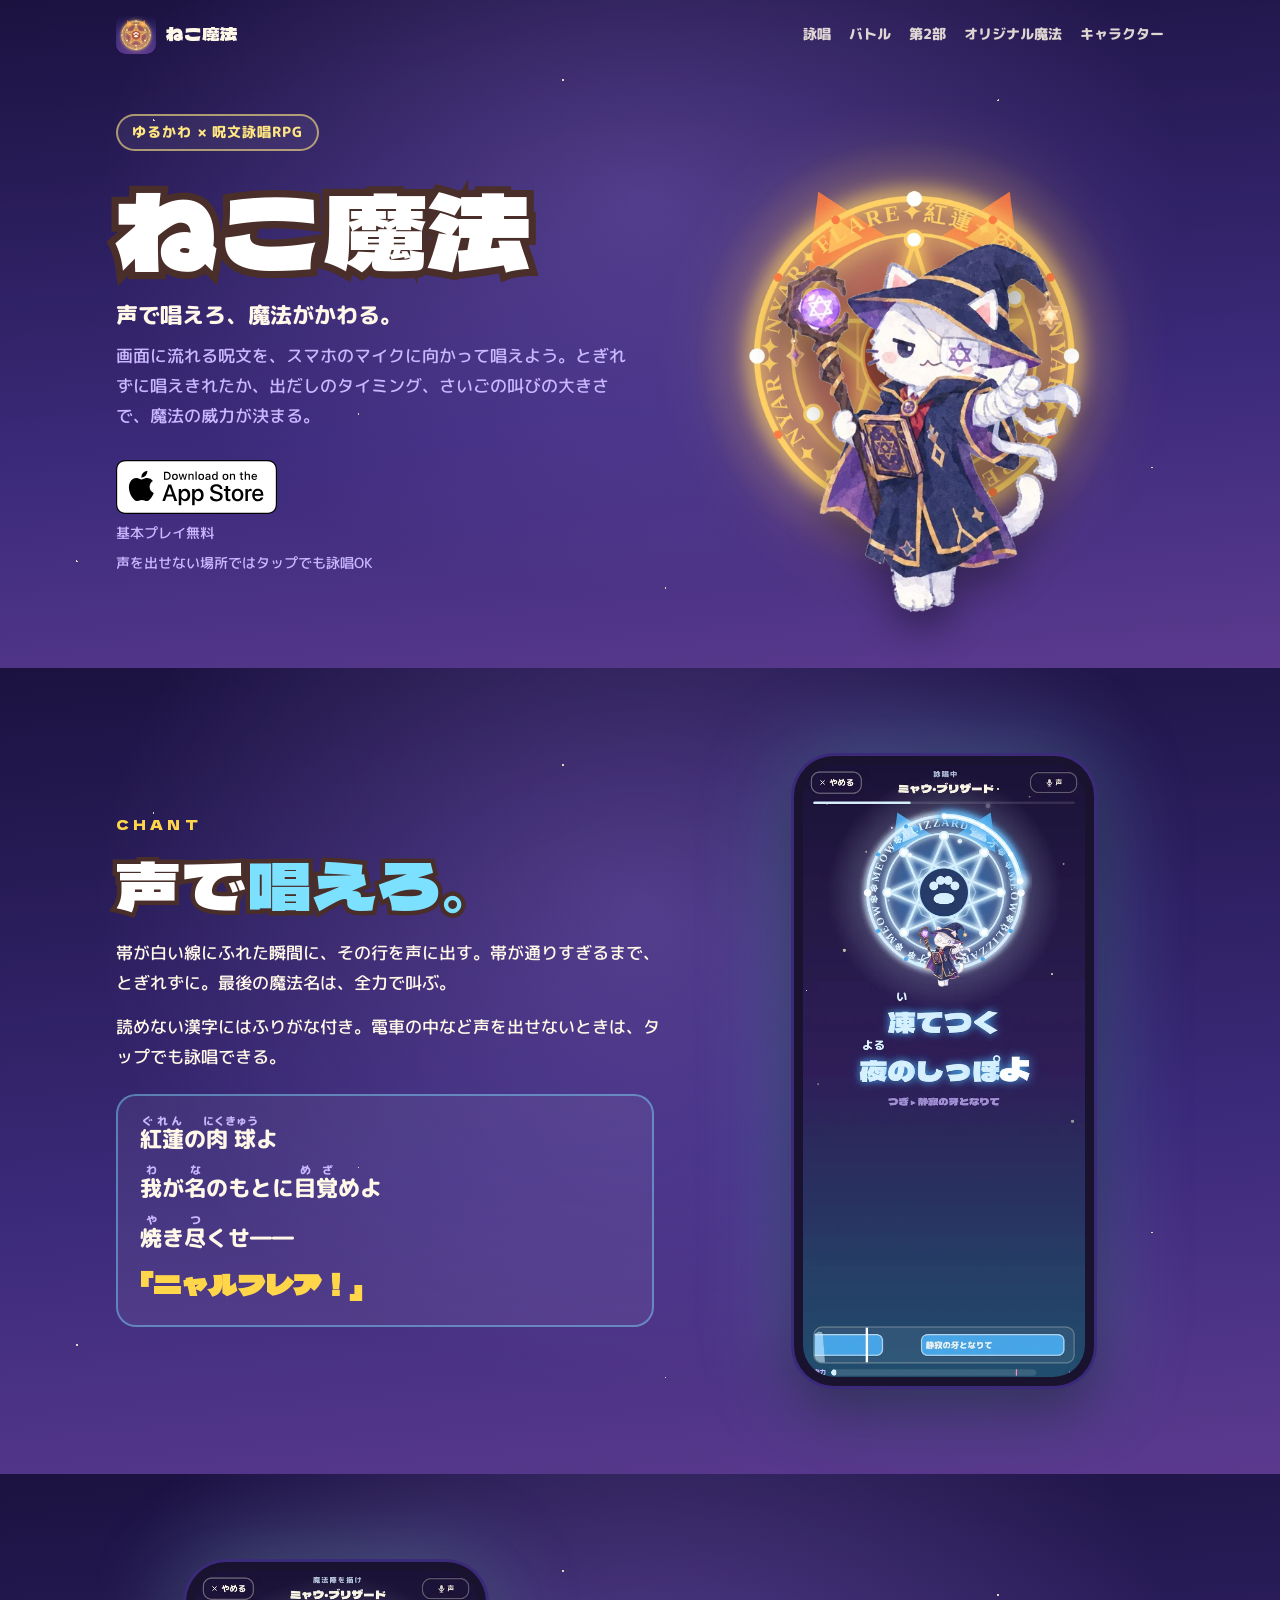
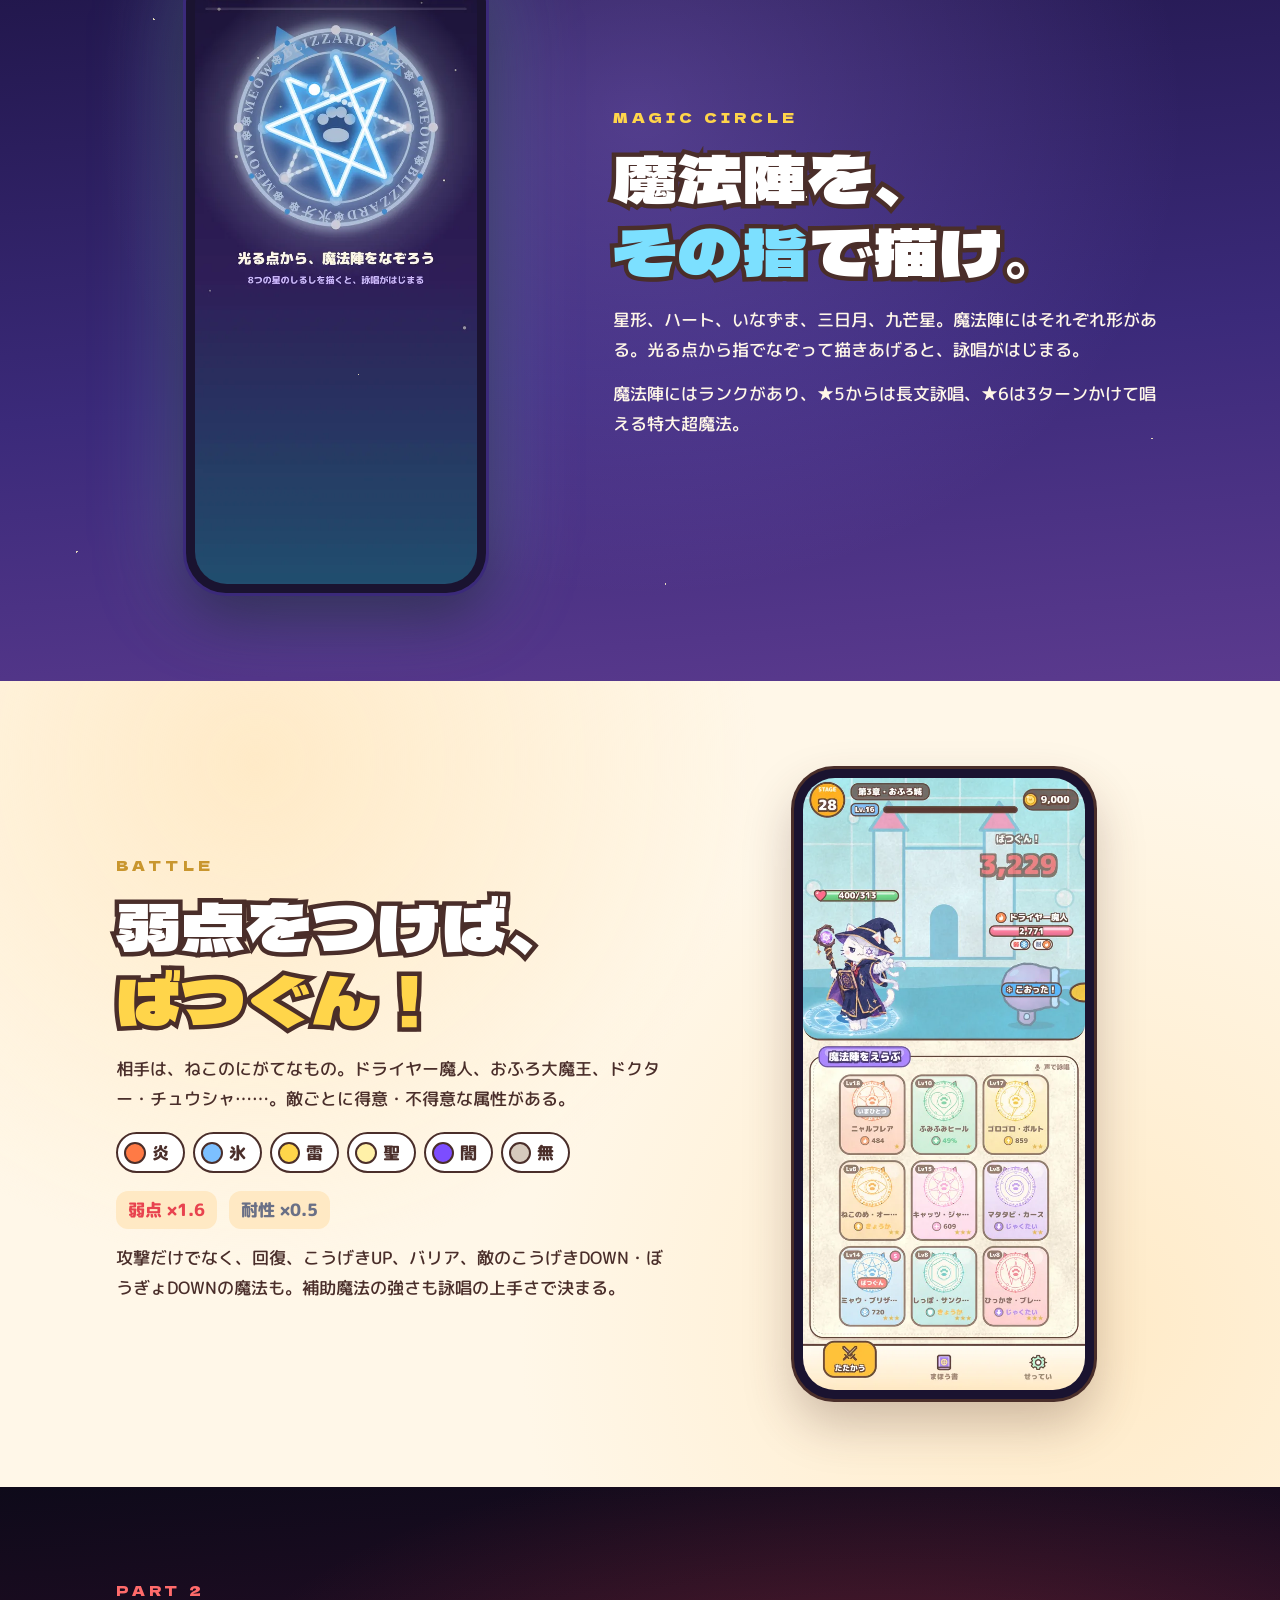
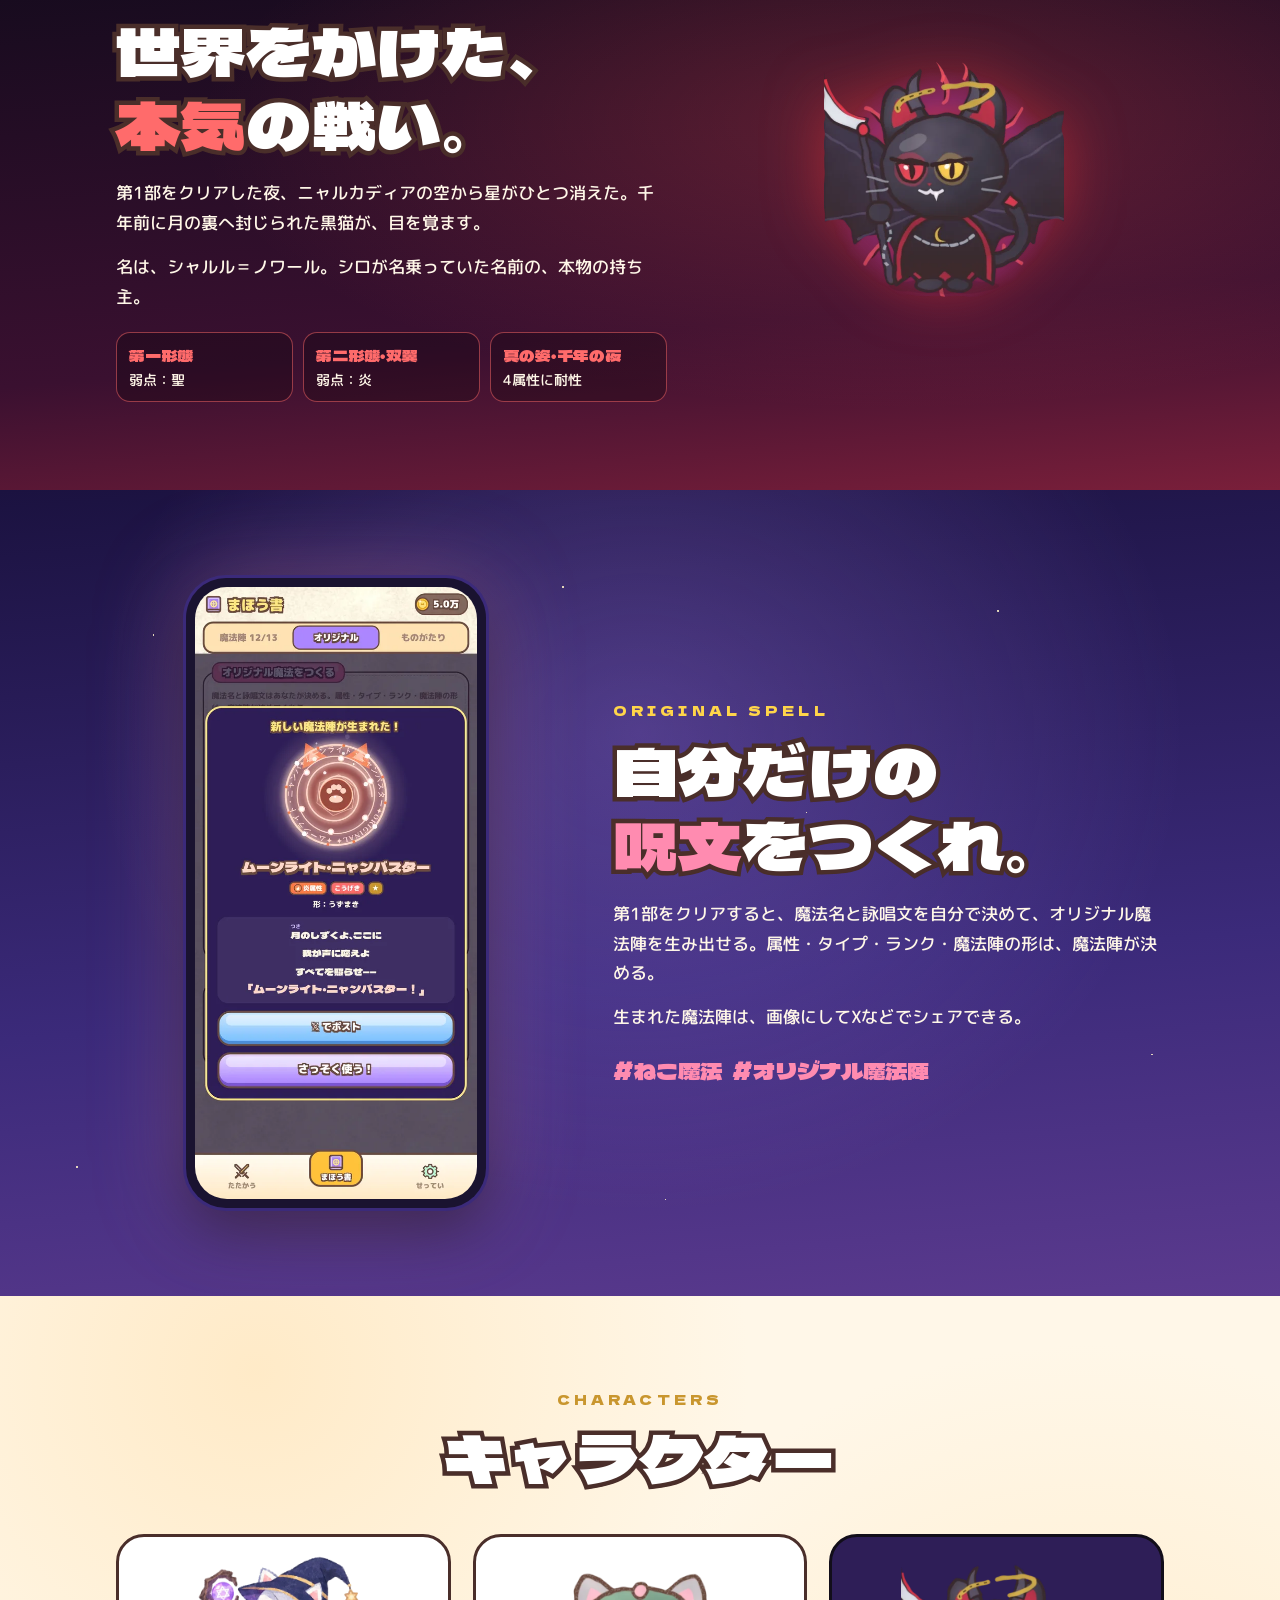
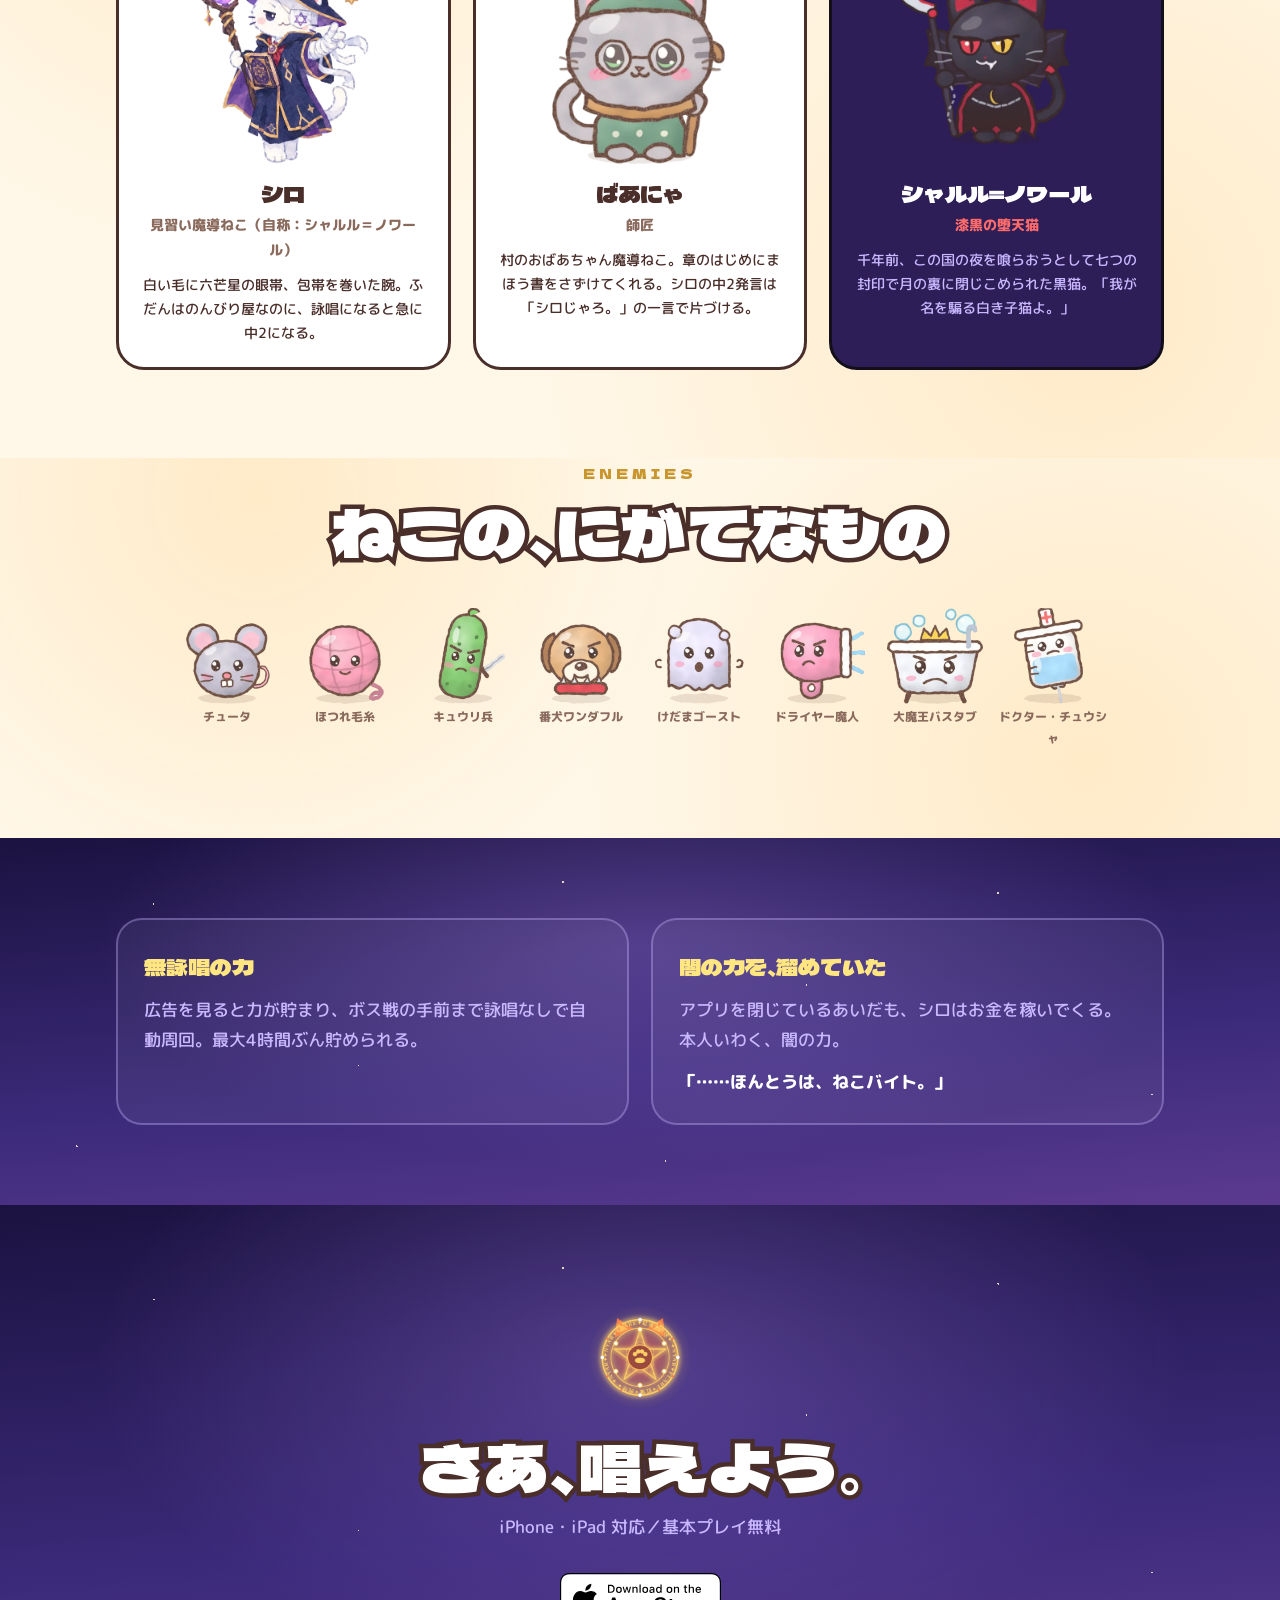
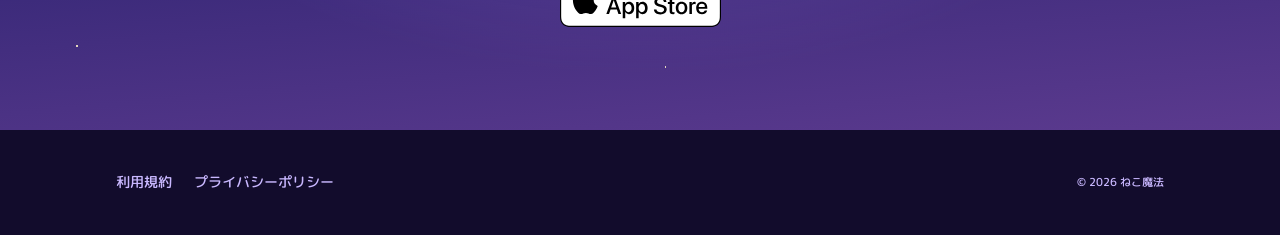
==== commit 625e0f55: "Remove performance metrics display from index.html Removed the meter div displaying performance metr" ====
--- a/index.html
+++ b/index.html
@@ -70,7 +70,6 @@
           <ruby>焼<rt>や</rt></ruby>き<ruby>尽<rt>つ</rt></ruby>くせ――
           <span class="shout">「ニャルフレア！」</span>
         </div>
-        <div class="meter"><span>PERFECT ±120ms</span><span>GREAT ±220ms</span><span>GOOD ±340ms</span><span>最大 ×3.2</span></div>
       </div>
       <div class="phone"><img src="https://tttu732.github.io/neco-mahou/ss_chant.webp" alt="詠唱画面。光る魔法陣の下に「凍てつく夜のしっぽよ」の呪文が大きく表示されている"></div>
     </div>
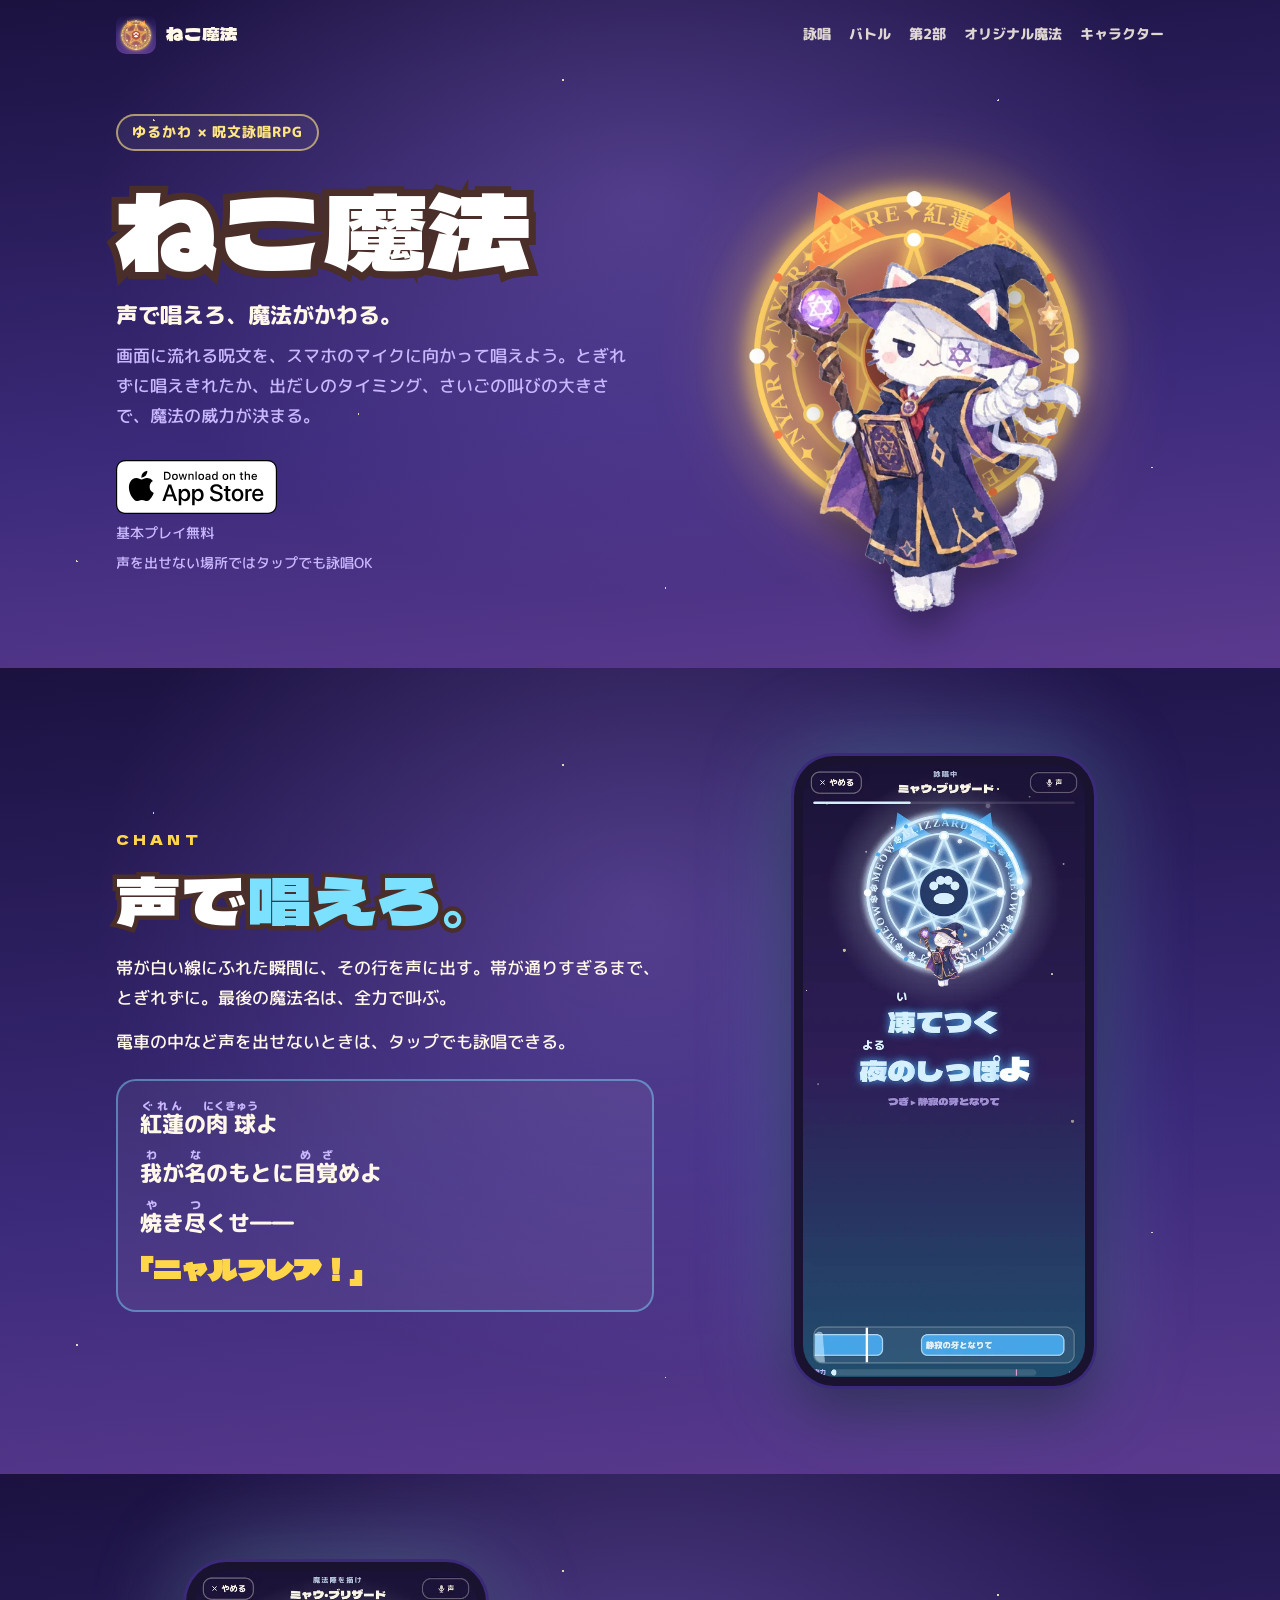
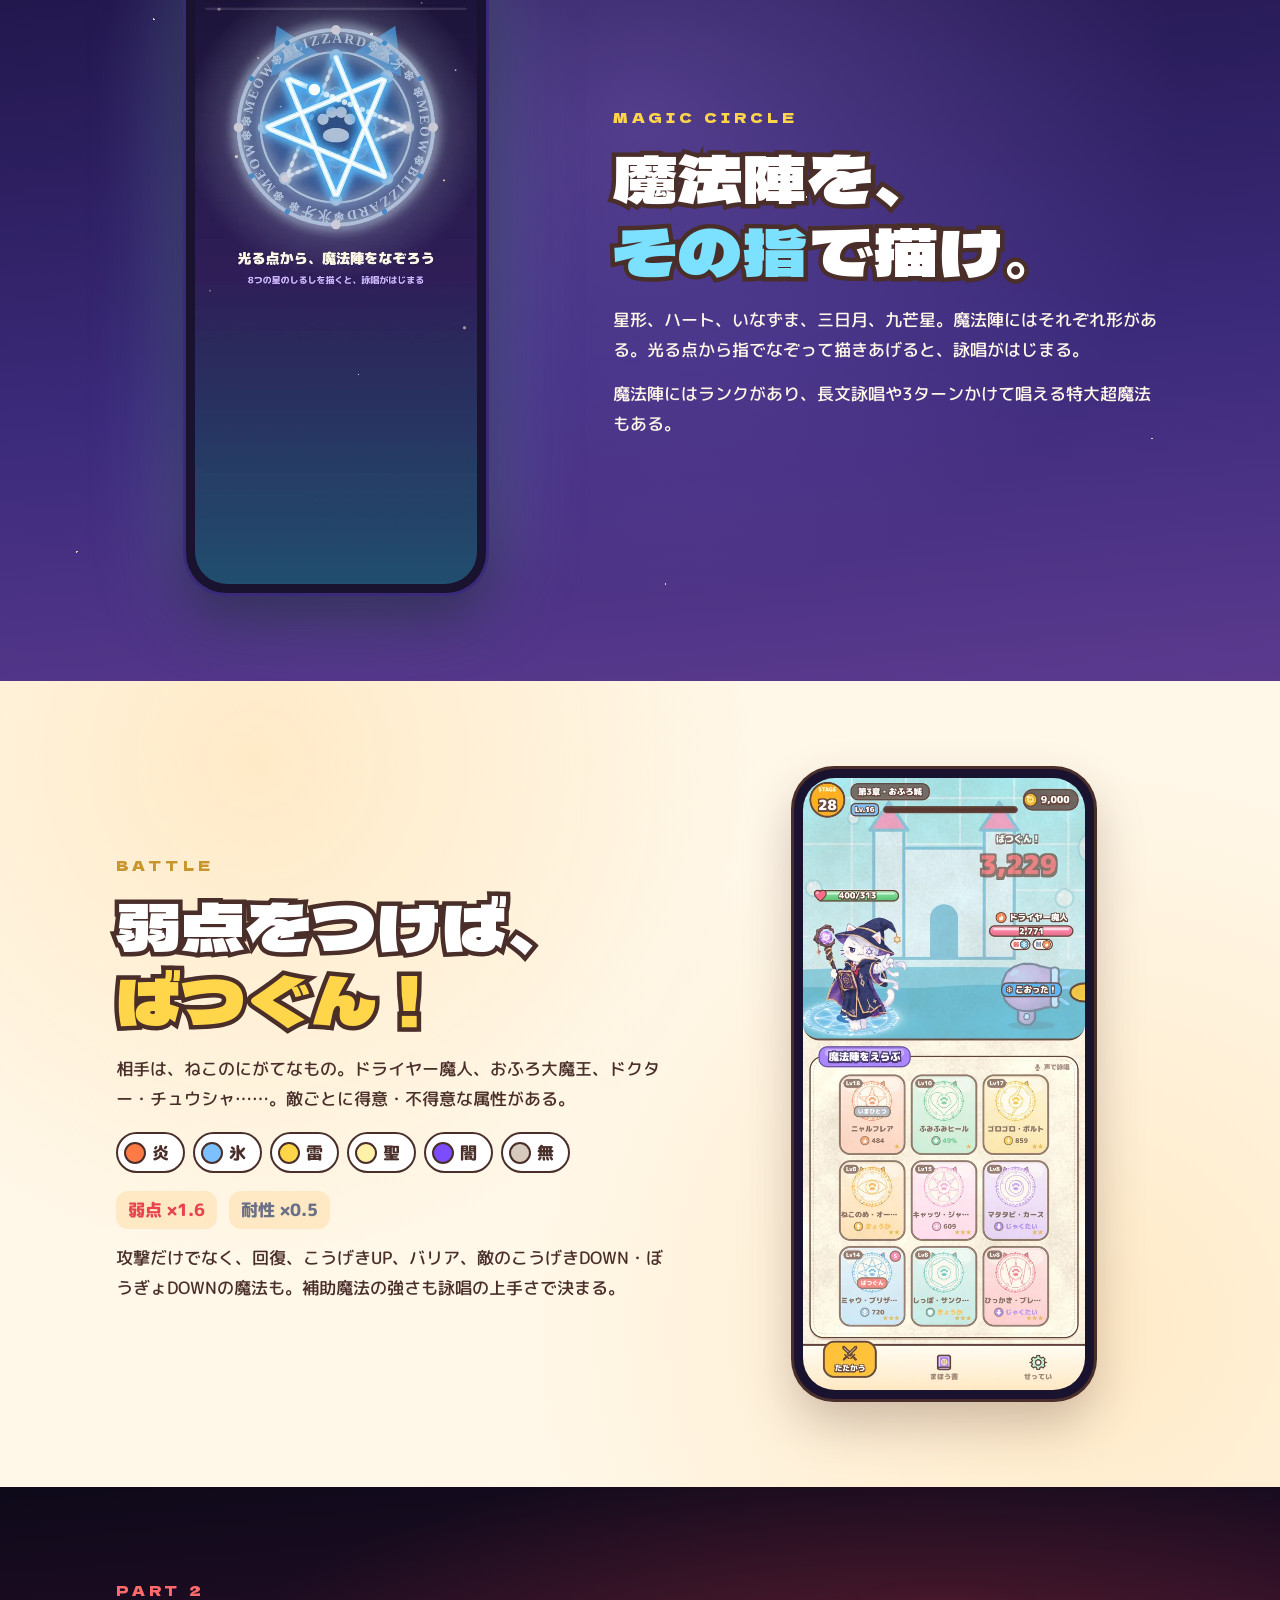
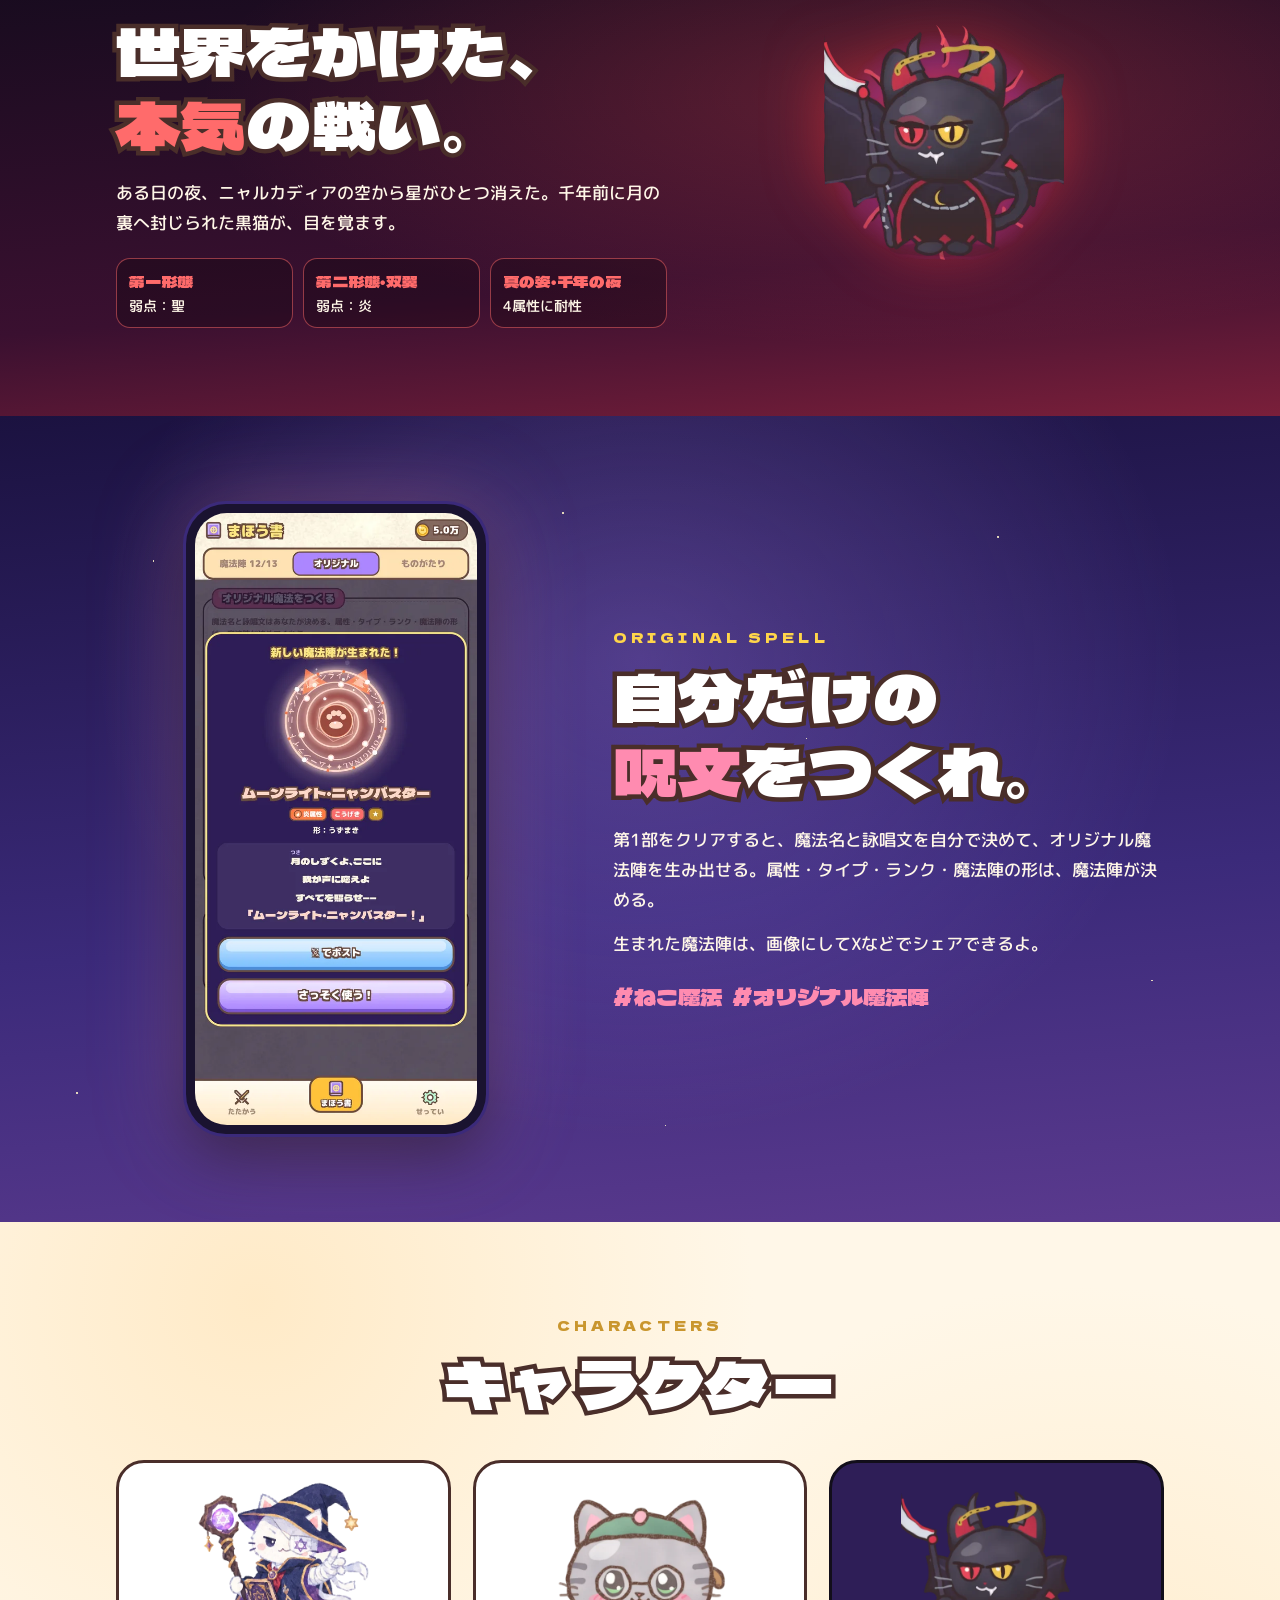
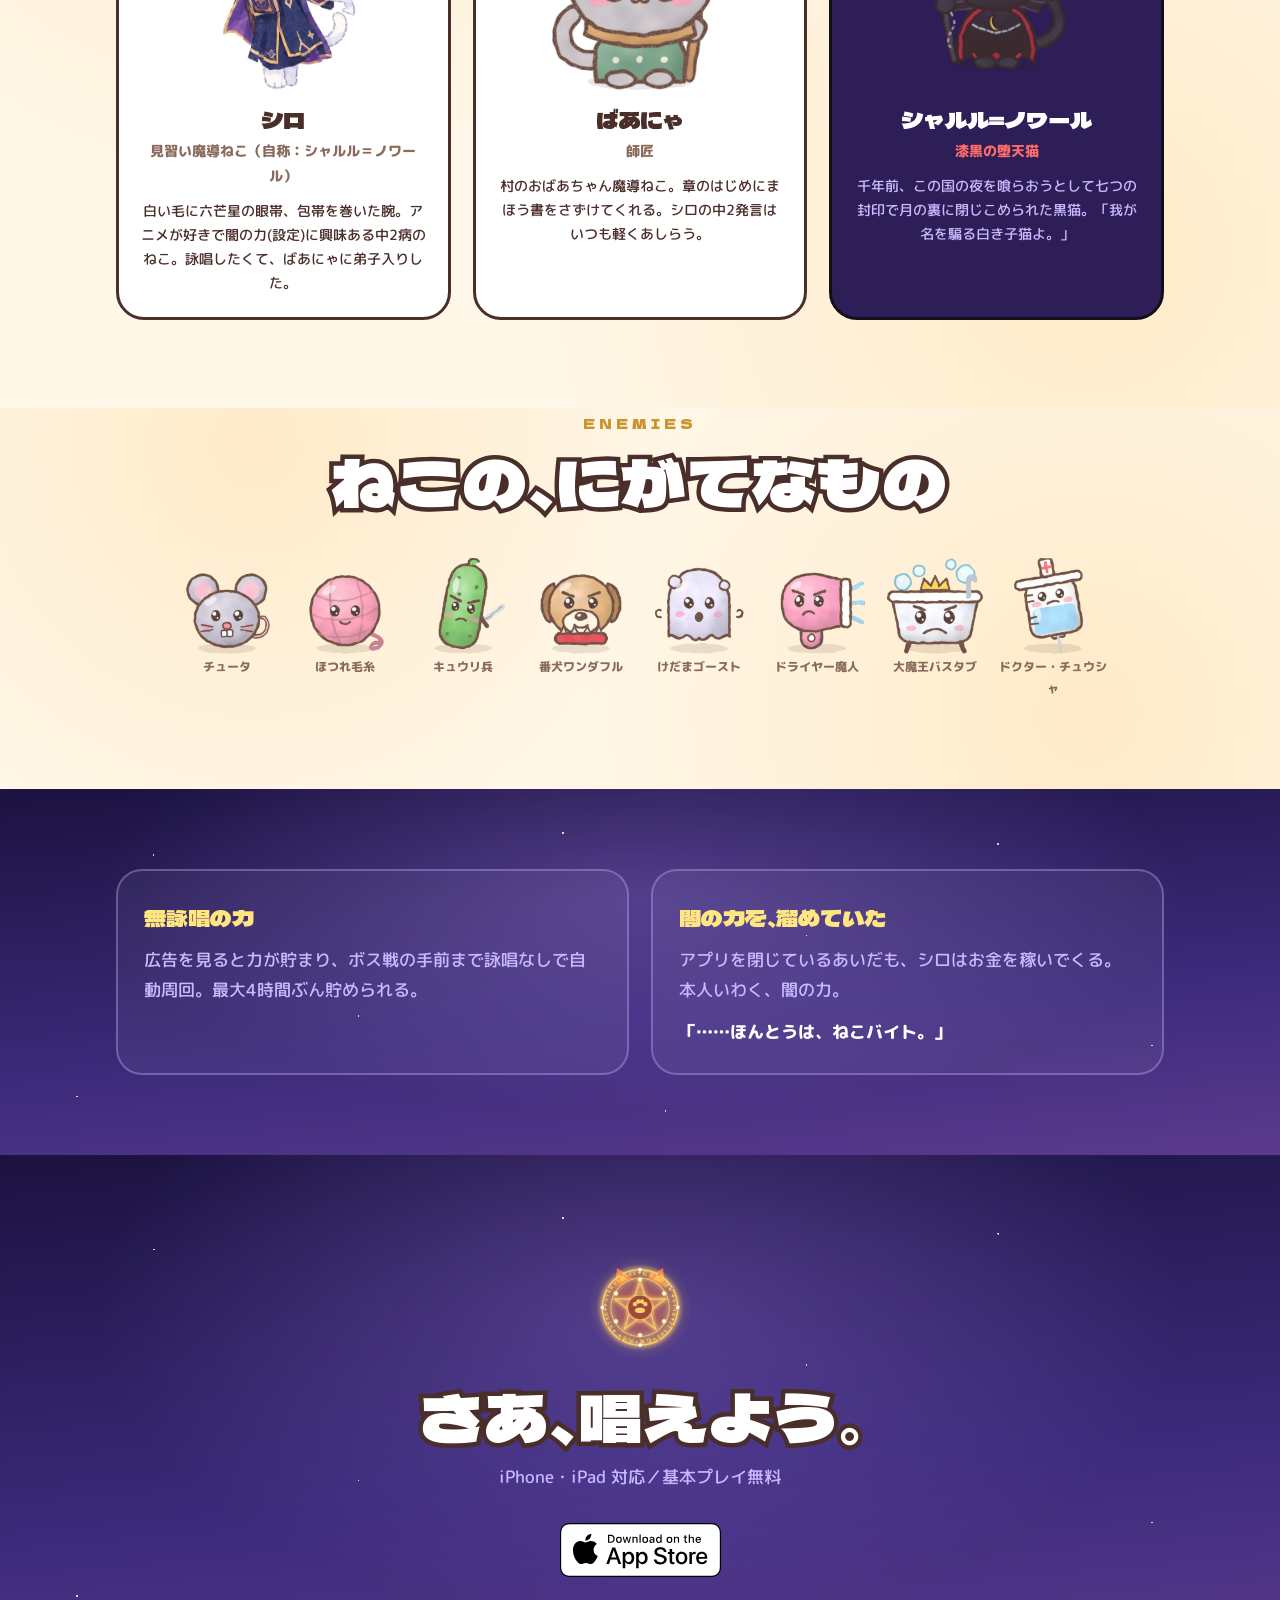
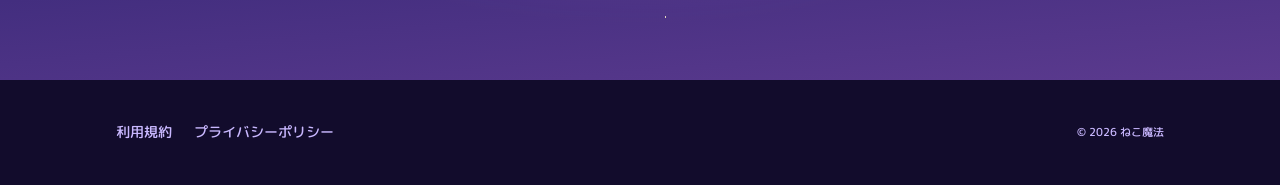
==== commit 39364fed: "Update index.html" ====
--- a/index.html
+++ b/index.html
@@ -63,7 +63,7 @@
         <span class="page-label">CHANT</span>
         <h2 class="outline">声で<em>唱えろ。</em></h2>
         <p>帯が白い線にふれた瞬間に、その行を声に出す。帯が通りすぎるまで、とぎれずに。最後の魔法名は、全力で叫ぶ。</p>
-        <p>読めない漢字にはふりがな付き。電車の中など声を出せないときは、タップでも詠唱できる。</p>
+        <p>電車の中など声を出せないときは、タップでも詠唱できる。</p>
         <div class="chant" lang="ja">
           <ruby>紅蓮<rt>ぐれん</rt></ruby>の<ruby>肉球<rt>にくきゅう</rt></ruby>よ<br>
           <ruby>我<rt>わ</rt></ruby>が<ruby>名<rt>な</rt></ruby>のもとに<ruby>目覚<rt>めざ</rt></ruby>めよ<br>
@@ -82,7 +82,7 @@
         <span class="page-label">MAGIC CIRCLE</span>
         <h2 class="outline">魔法陣を、<br><em>その指</em>で描け。</h2>
         <p>星形、ハート、いなずま、三日月、九芒星。魔法陣にはそれぞれ形がある。光る点から指でなぞって描きあげると、詠唱がはじまる。</p>
-        <p>魔法陣にはランクがあり、★5からは長文詠唱、★6は3ターンかけて唱える特大超魔法。</p>
+        <p>魔法陣にはランクがあり、長文詠唱や3ターンかけて唱える特大超魔法もある。</p>
       </div>
       <div class="phone"><img src="https://tttu732.github.io/neco-mahou/ss_trace.webp" alt="魔法陣をなぞる画面。青く光る九芒星の魔法陣"></div>
     </div>
@@ -116,8 +116,7 @@
       <div>
         <span class="page-label" style="color:var(--red)">PART 2</span>
         <h2 class="outline">世界をかけた、<br><em>本気</em>の戦い。</h2>
-        <p>第1部をクリアした夜、ニャルカディアの空から星がひとつ消えた。千年前に月の裏へ封じられた黒猫が、目を覚ます。</p>
-        <p>名は、シャルル＝ノワール。シロが名乗っていた名前の、本物の持ち主。</p>
+        <p>ある日の夜、ニャルカディアの空から星がひとつ消えた。千年前に月の裏へ封じられた黒猫が、目を覚ます。</p>
         <ul class="forms">
           <li><b>第一形態</b>弱点：聖</li>
           <li><b>第二形態・双翼</b>弱点：炎</li>
@@ -135,7 +134,7 @@
         <span class="page-label">ORIGINAL SPELL</span>
         <h2 class="outline">自分だけの<br><em>呪文</em>をつくれ。</h2>
         <p>第1部をクリアすると、魔法名と詠唱文を自分で決めて、オリジナル魔法陣を生み出せる。属性・タイプ・ランク・魔法陣の形は、魔法陣が決める。</p>
-        <p>生まれた魔法陣は、画像にしてXなどでシェアできる。</p>
+        <p>生まれた魔法陣は、画像にしてXなどでシェアできるよ。</p>
         <div class="tags"><span>#ねこ魔法</span><span>#オリジナル魔法陣</span></div>
       </div>
       <div class="phone"><img src="https://tttu732.github.io/neco-mahou/ss_original.webp" alt="オリジナル魔法陣が生まれた画面。ムーンライト・ニャンバスターという魔法名と詠唱文"></div>
@@ -152,13 +151,13 @@
           <img src="https://tttu732.github.io/neco-mahou/shiro_smug.webp" alt="シロ。白い毛に六芒星の眼帯、星の帽子の魔導ねこ">
           <h3>シロ</h3>
           <span class="role">見習い魔導ねこ（自称：シャルル＝ノワール）</span>
-          <p>白い毛に六芒星の眼帯、包帯を巻いた腕。ふだんはのんびり屋なのに、詠唱になると急に中2になる。</p>
+          <p>白い毛に六芒星の眼帯、包帯を巻いた腕。アニメが好きで闇の力(設定)に興味ある中2病のねこ。詠唱したくて、ばあにゃに弟子入りした。</p>
         </article>
         <article class="char">
           <img src="https://tttu732.github.io/neco-mahou/baanya_idle.webp" alt="ばあにゃ。丸メガネとショールのおばあちゃんねこ">
           <h3>ばあにゃ</h3>
           <span class="role">師匠</span>
-          <p>村のおばあちゃん魔導ねこ。章のはじめにまほう書をさずけてくれる。シロの中2発言は「シロじゃろ。」の一言で片づける。</p>
+          <p>村のおばあちゃん魔導ねこ。章のはじめにまほう書をさずけてくれる。シロの中2発言はいつも軽くあしらう。</p>
         </article>
         <article class="char dark">
           <img src="https://tttu732.github.io/neco-mahou/noir_idle.webp" alt="シャルル＝ノワール。赤い目の黒猫">
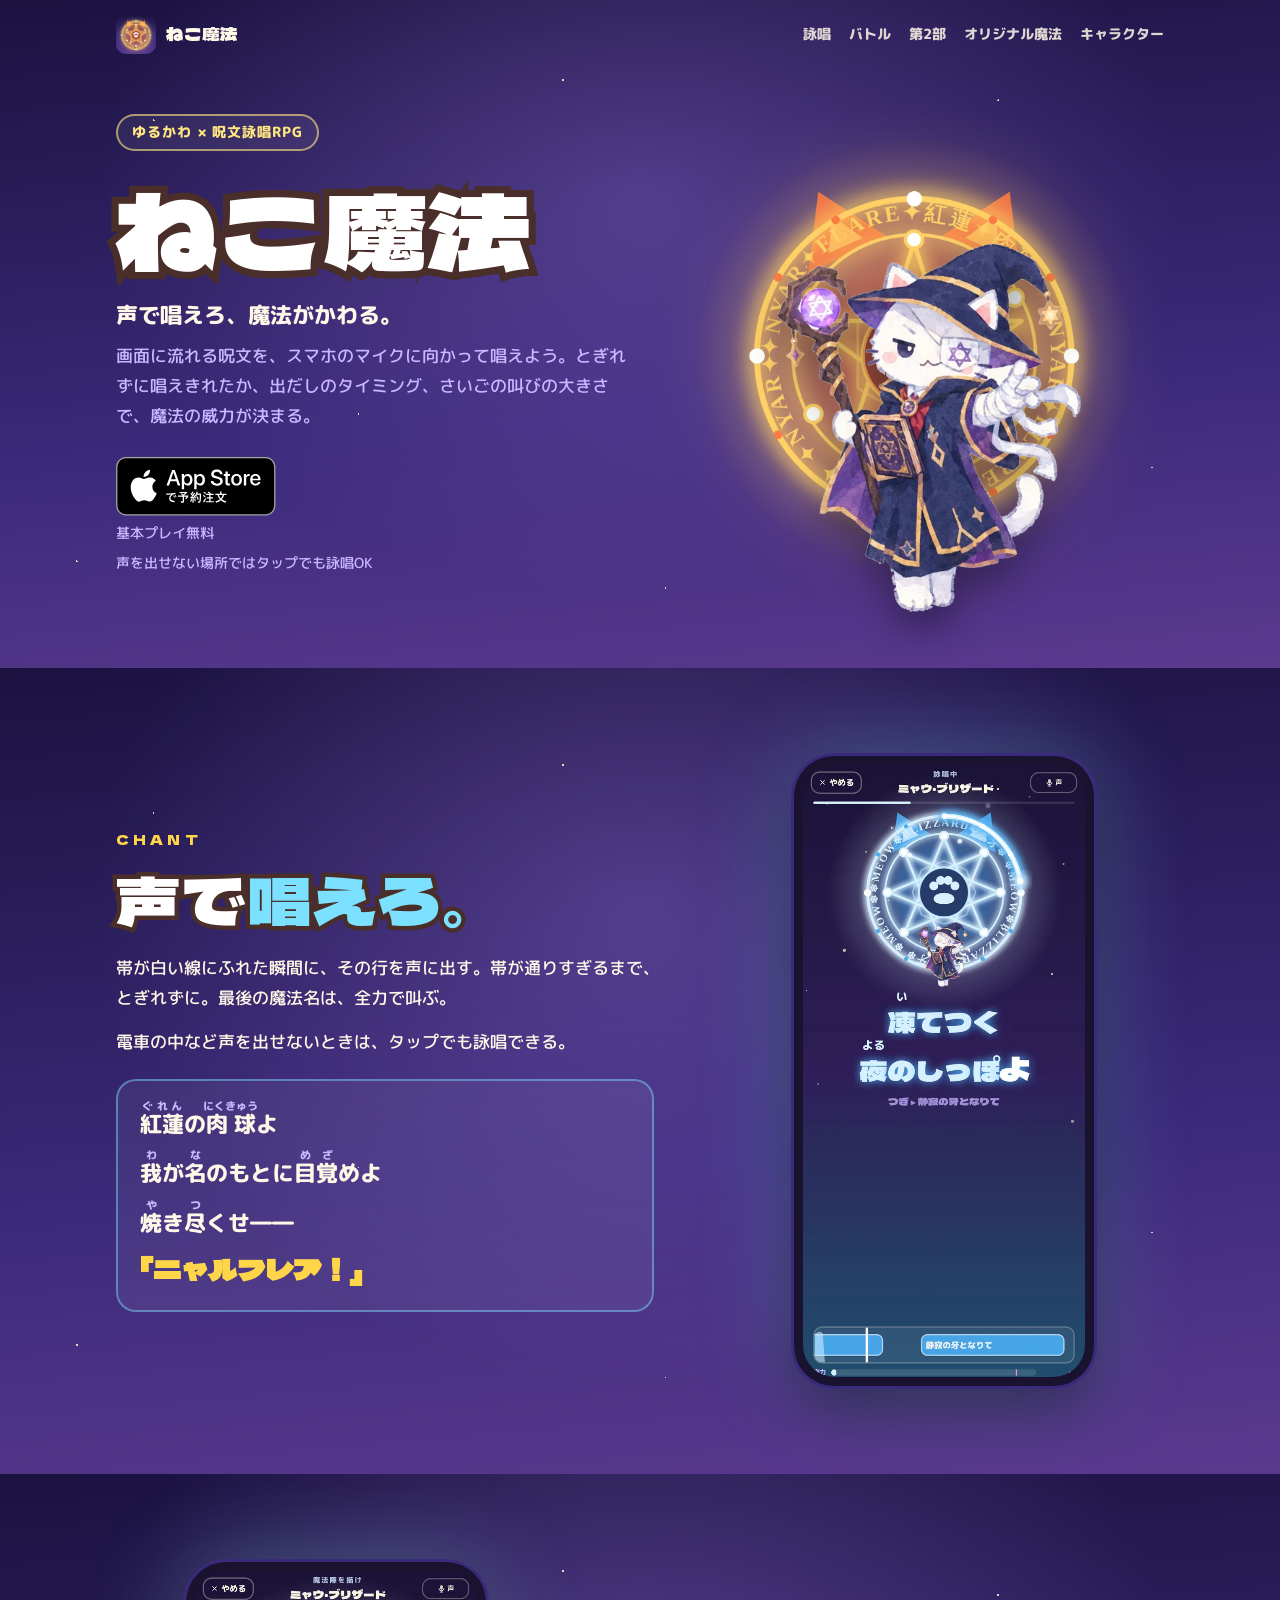
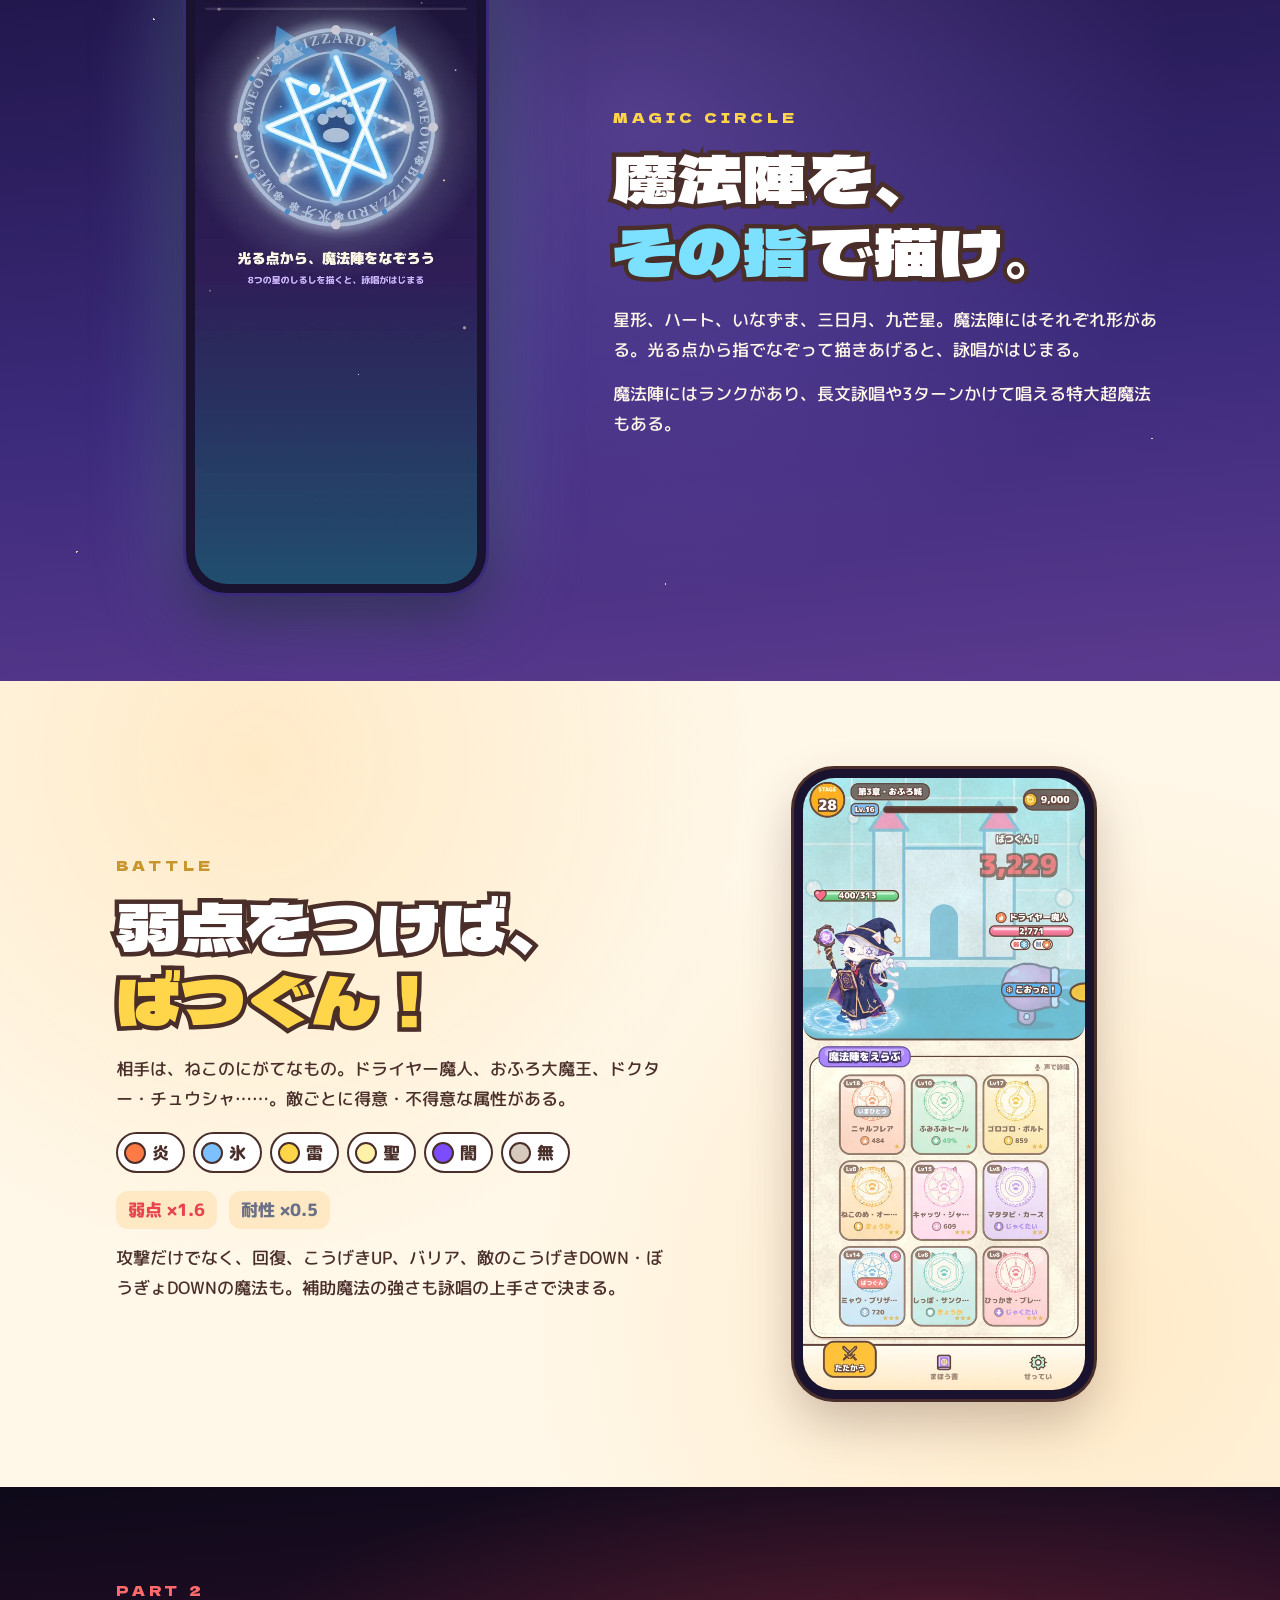
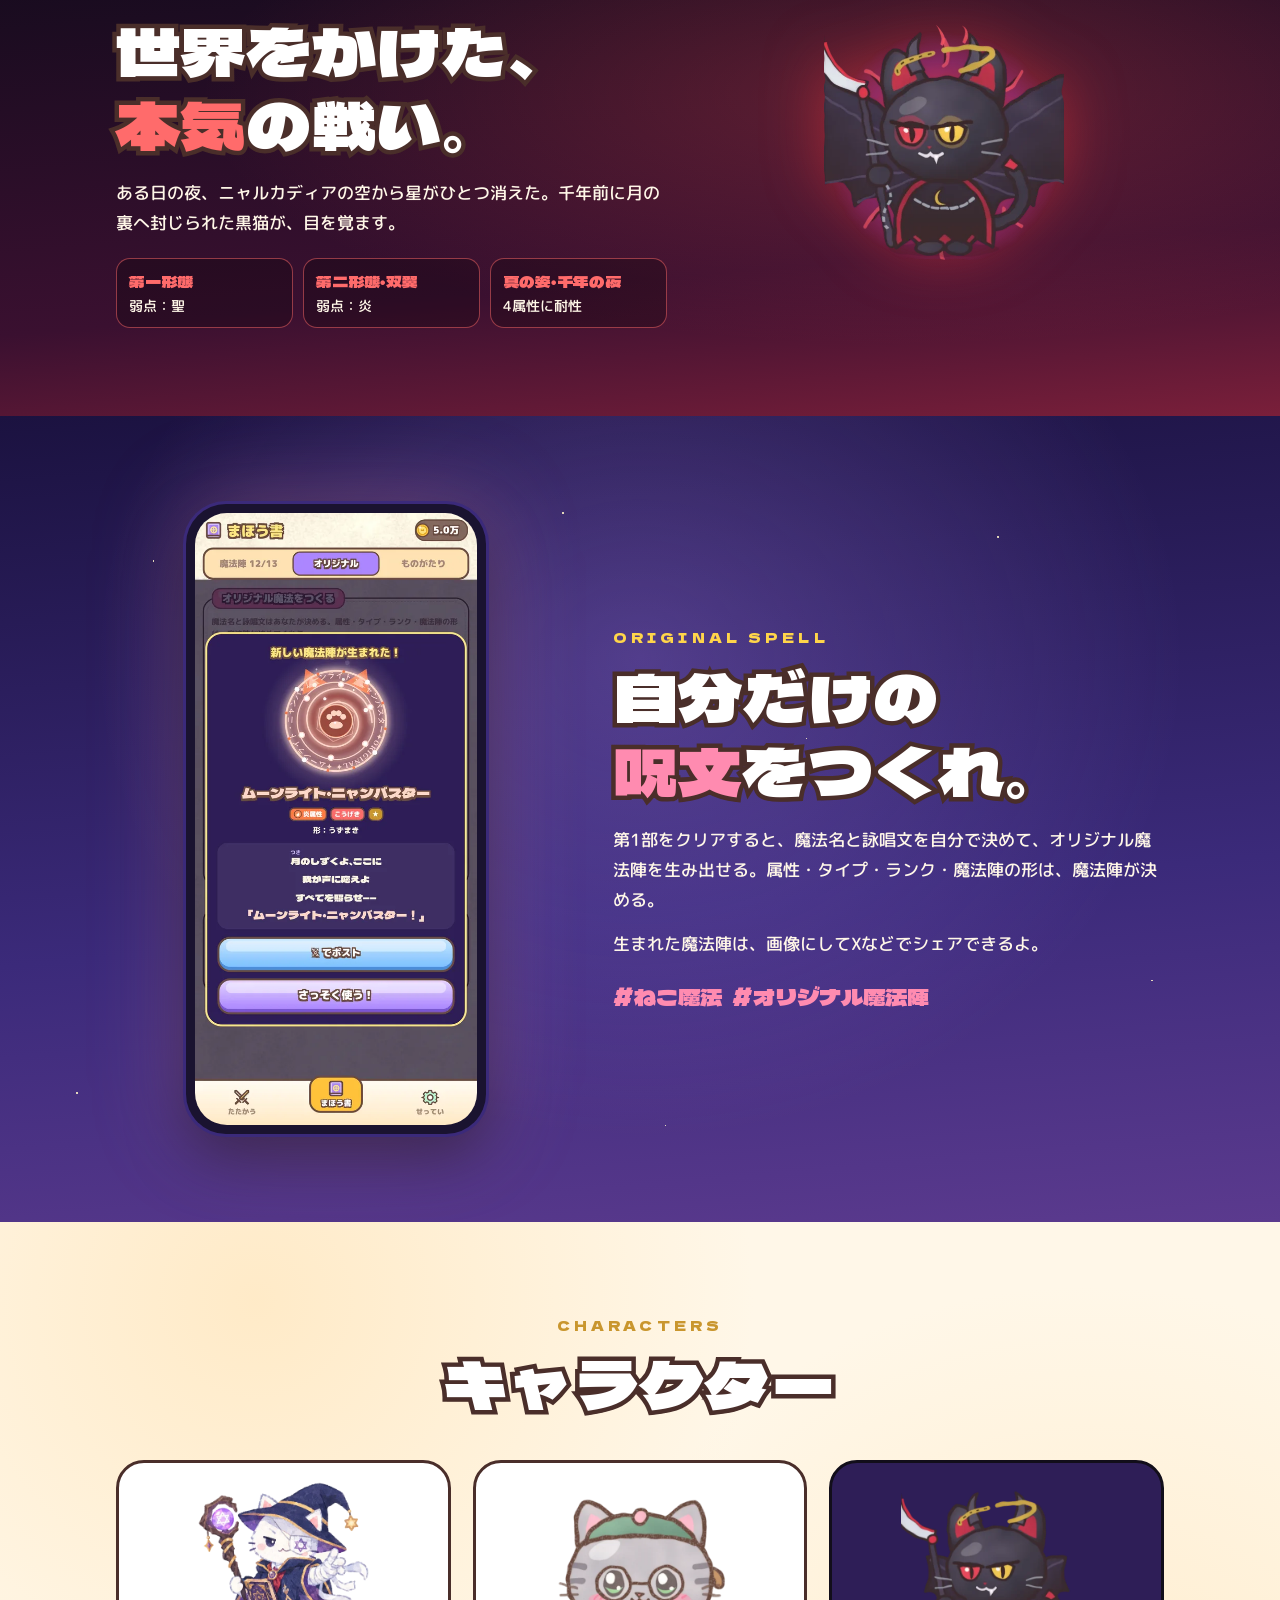
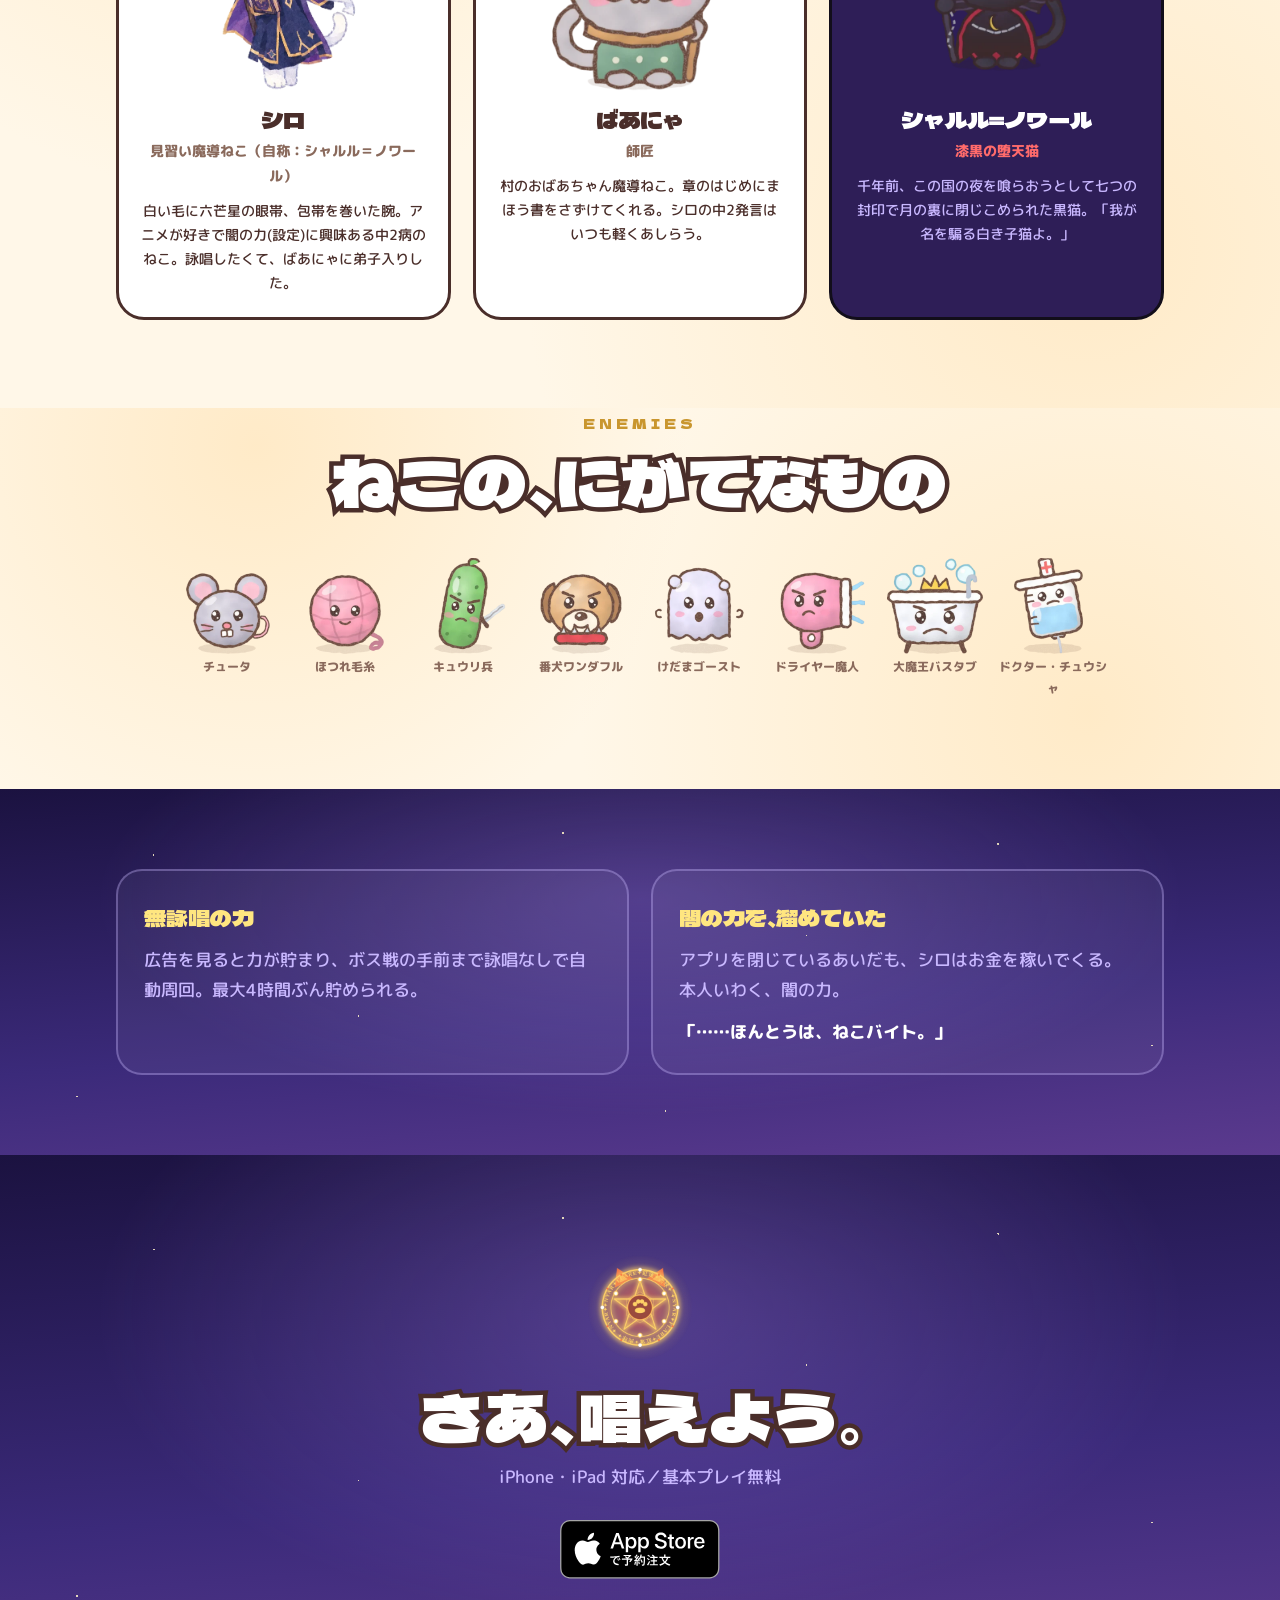
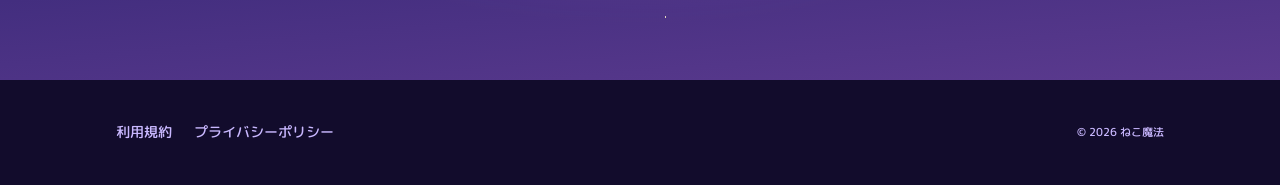
==== commit d24f8b49: "Update index.html" ====
--- a/index.html
+++ b/index.html
@@ -5,7 +5,7 @@
 <meta name="viewport" content="width=device-width, initial-scale=1, viewport-fit=cover">
 <title>ねこ魔法 公式サイト</title>
 <meta name="claude:viewport-fit-sides" content="cover">
-<meta name="description" content="ゆるかわ×呪文詠唱RPG「ねこ魔法」。画面の呪文をマイクに向かって唱えると、声の強さとタイミングで魔法の威力が変わる。iPhone・iPad対応。">
+<meta name="description" content="ゆるかわ×呪文詠唱RPG「ねこ魔法」。画面の呪文をマイクに向かって唱えると、声の強さとタイミングで魔法の威力が変わる。iPhone・iPhone Duo・iPad対応。">
 <meta property="og:type" content="website">
 <meta property="og:title" content="ねこ魔法｜ゆるかわ×呪文詠唱RPG">
 <meta property="og:description" content="声で唱えろ、魔法がかわる。マイクで呪文を唱えて戦う、ねこの魔導士のRPG。">
@@ -44,7 +44,7 @@
         <p class="lead-sub">画面に流れる呪文を、スマホのマイクに向かって唱えよう。とぎれずに唱えきれたか、出だしのタイミング、さいごの叫びの大きさで、魔法の威力が決まる。</p>
         <div>
           <a href="https://apps.apple.com/jp/app/id0000000000">
-            <img src="https://tttu732.github.io/neco-mahou/Download_on_the_App_Store_Badge_US-UK_RGB_wht_092917.svg" alt="App Storeで配信" width="161" height="60">
+            <img src="https://tttu732.github.io/neco-mahou/appstore-badge-preorder-jp.svg" alt="App Storeで配信" width="161" height="60">
           </a>
           <span class="cta-note">基本プレイ無料<br>声を出せない場所ではタップでも詠唱OK</span>
         </div>
@@ -208,7 +208,7 @@
       <p>iPhone・iPad 対応／基本プレイ無料</p>
       <div class="cta">
         <a href="https://apps.apple.com/jp/app/id0000000000">
-          <img src="https://tttu732.github.io/neco-mahou/Download_on_the_App_Store_Badge_US-UK_RGB_wht_092917.svg" alt="App Storeで配信" width="161" height="60">
+          <img src="https://tttu732.github.io/neco-mahou/appstore-badge-preorder-jp.svg" alt="App Storeで配信" width="161" height="60">
         </a>
       </div>
     </div>
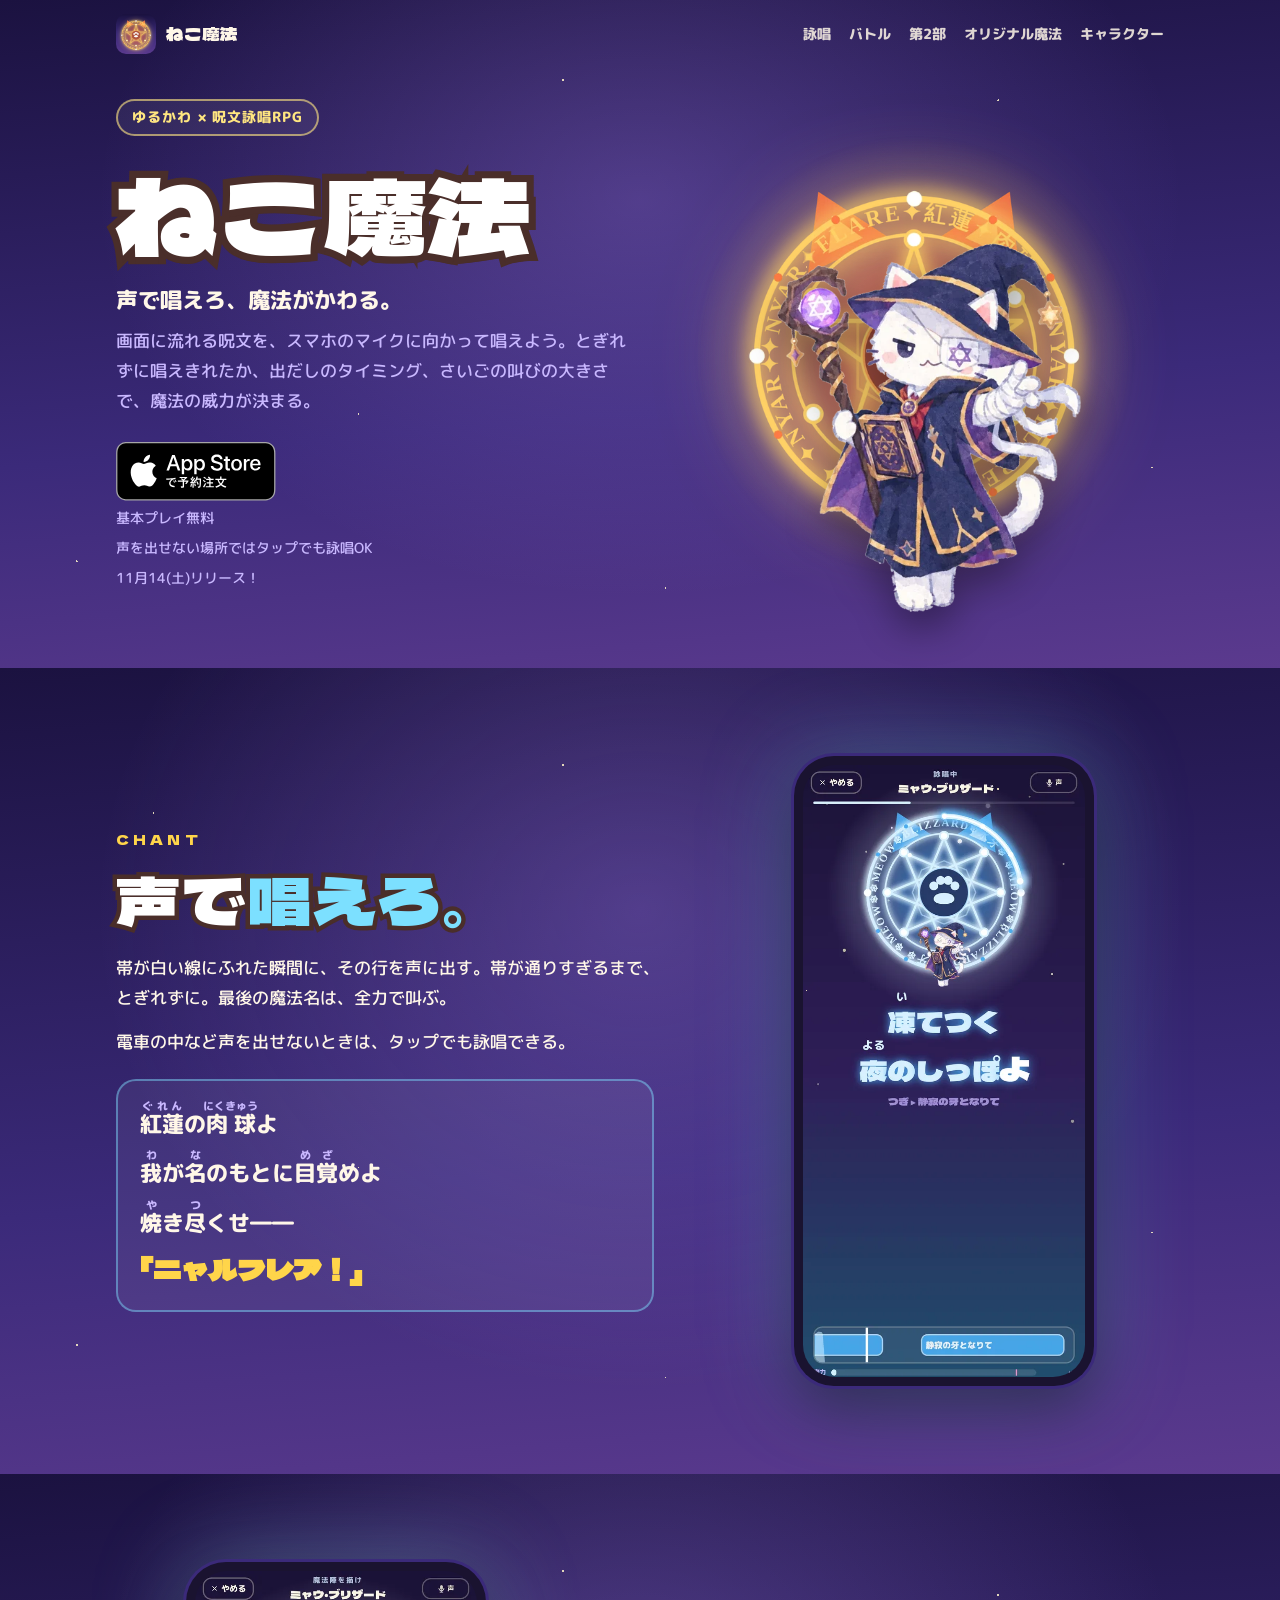
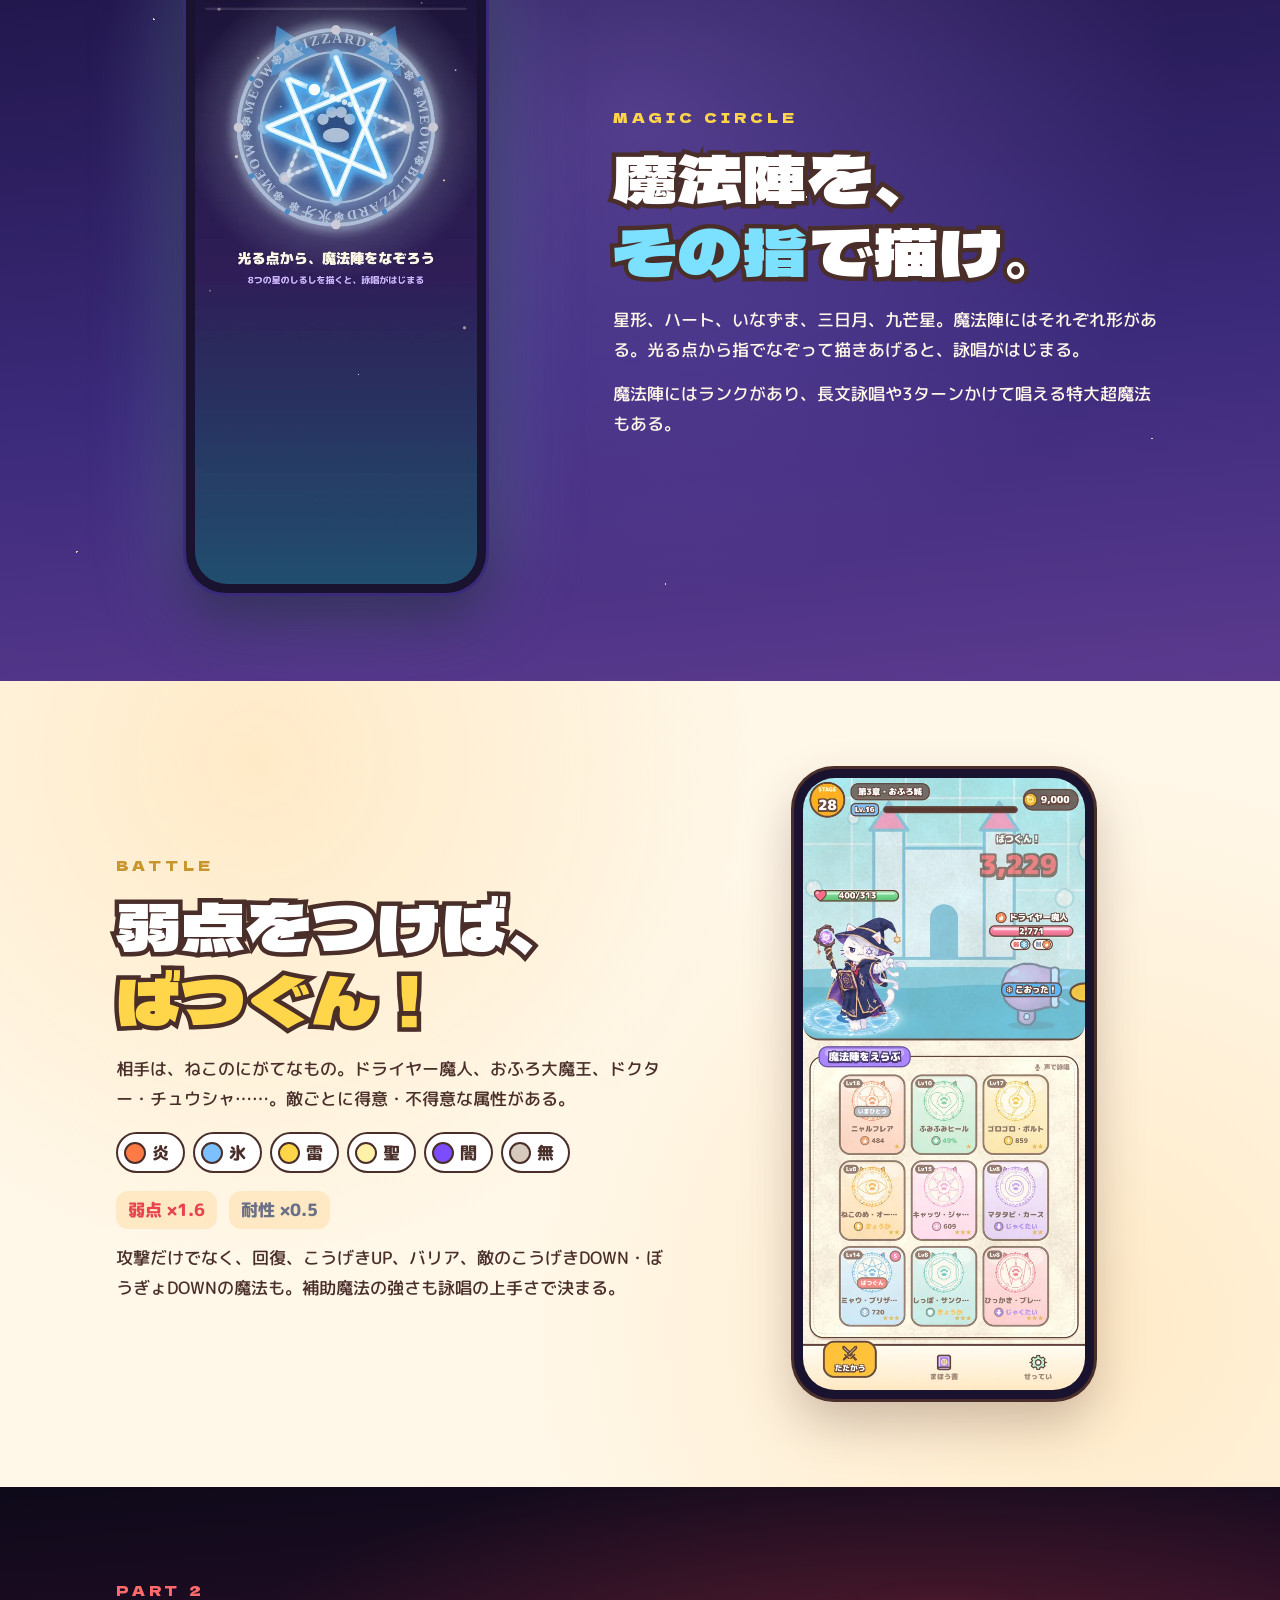
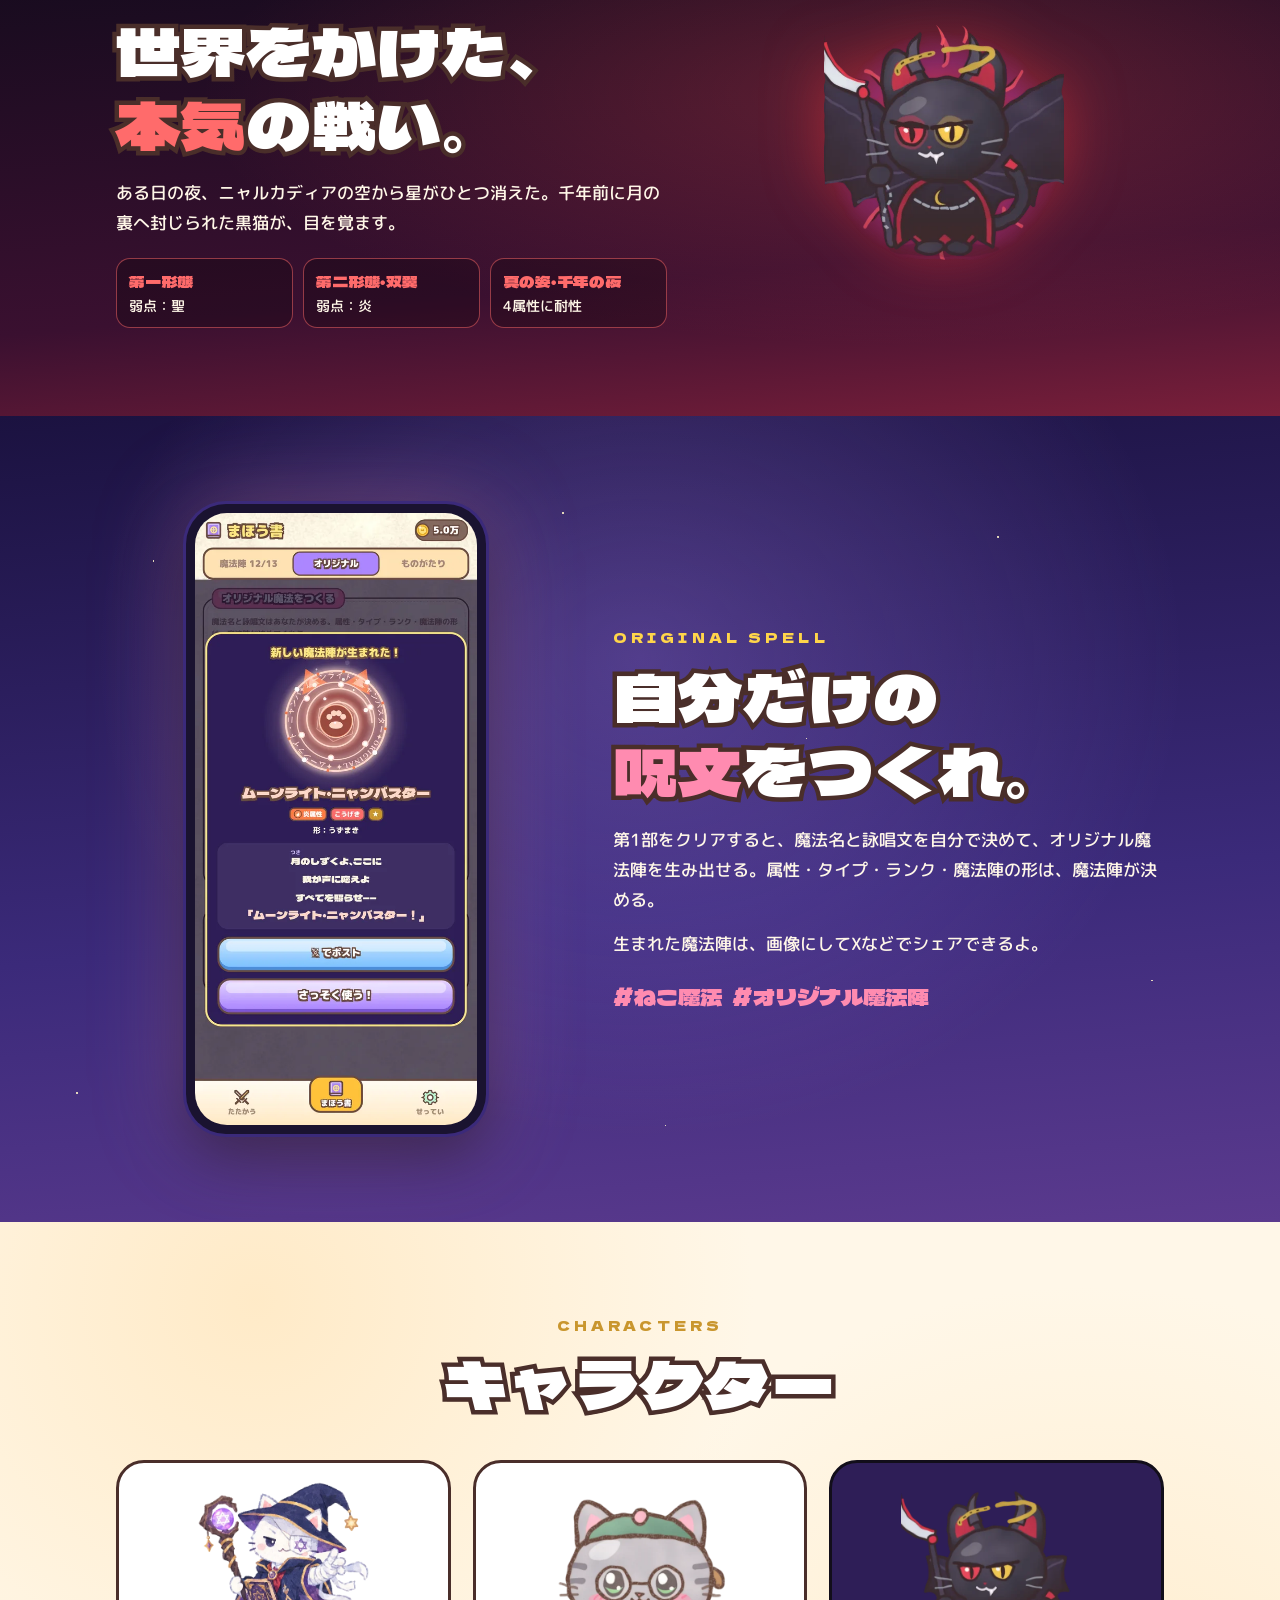
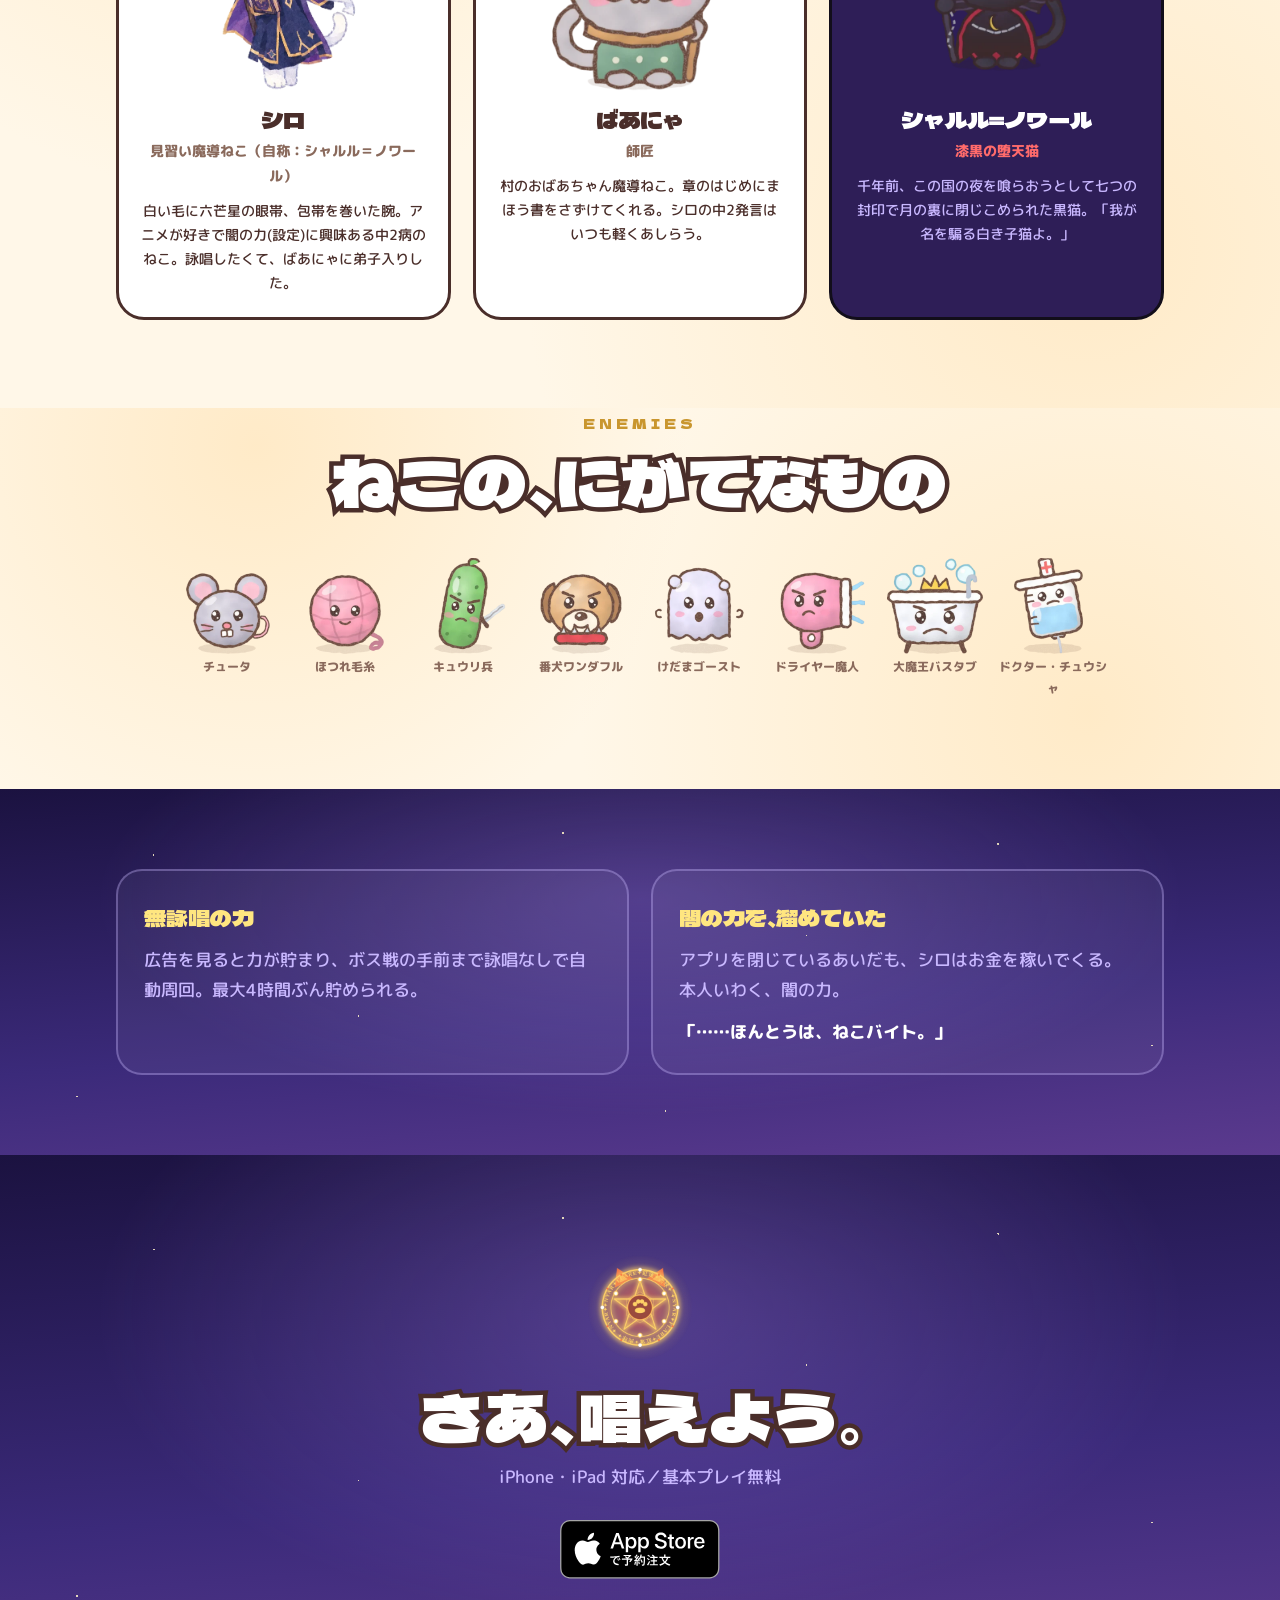
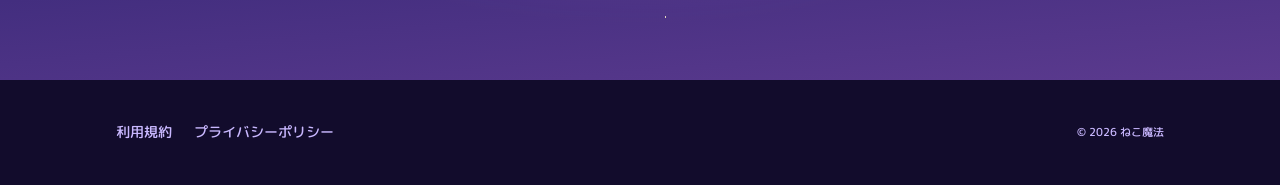
==== commit 701a0069: "Update release date in index.html" ====
--- a/index.html
+++ b/index.html
@@ -43,10 +43,10 @@
         <p class="lead">声で唱えろ、魔法がかわる。</p>
         <p class="lead-sub">画面に流れる呪文を、スマホのマイクに向かって唱えよう。とぎれずに唱えきれたか、出だしのタイミング、さいごの叫びの大きさで、魔法の威力が決まる。</p>
         <div>
-          <a href="https://apps.apple.com/jp/app/id0000000000">
+          <a href="https://apps.apple.com/jp/app/id6828928177">
             <img src="https://tttu732.github.io/neco-mahou/appstore-badge-preorder-jp.svg" alt="App Storeで配信" width="161" height="60">
           </a>
-          <span class="cta-note">基本プレイ無料<br>声を出せない場所ではタップでも詠唱OK</span>
+          <span class="cta-note">基本プレイ無料<br>声を出せない場所ではタップでも詠唱OK<br>11月14(土)リリース！</span>
         </div>
       </div>
       <div class="hero-art" aria-hidden="true">
@@ -207,7 +207,7 @@
       <h2 class="outline">さあ、唱えよう。</h2>
       <p>iPhone・iPad 対応／基本プレイ無料</p>
       <div class="cta">
-        <a href="https://apps.apple.com/jp/app/id0000000000">
+        <a href="https://apps.apple.com/jp/app/id6828928177">
           <img src="https://tttu732.github.io/neco-mahou/appstore-badge-preorder-jp.svg" alt="App Storeで配信" width="161" height="60">
         </a>
       </div>
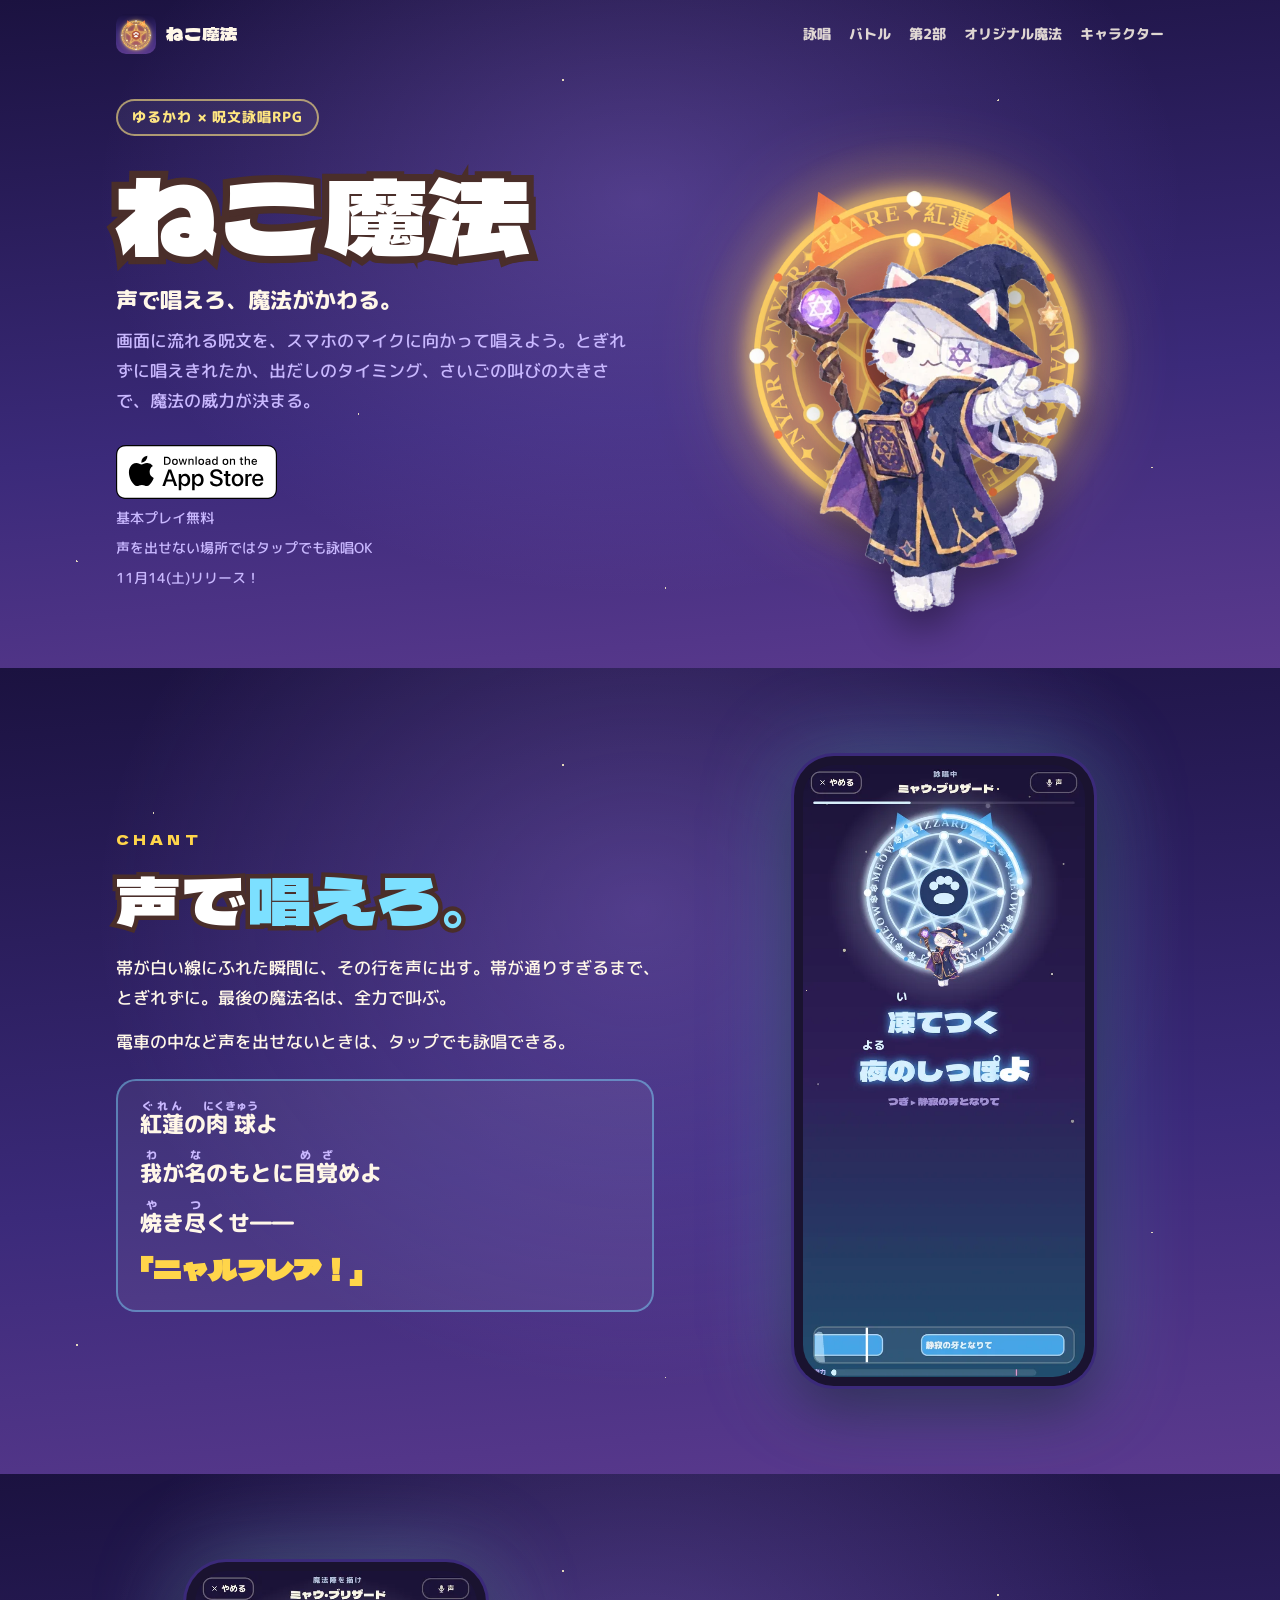
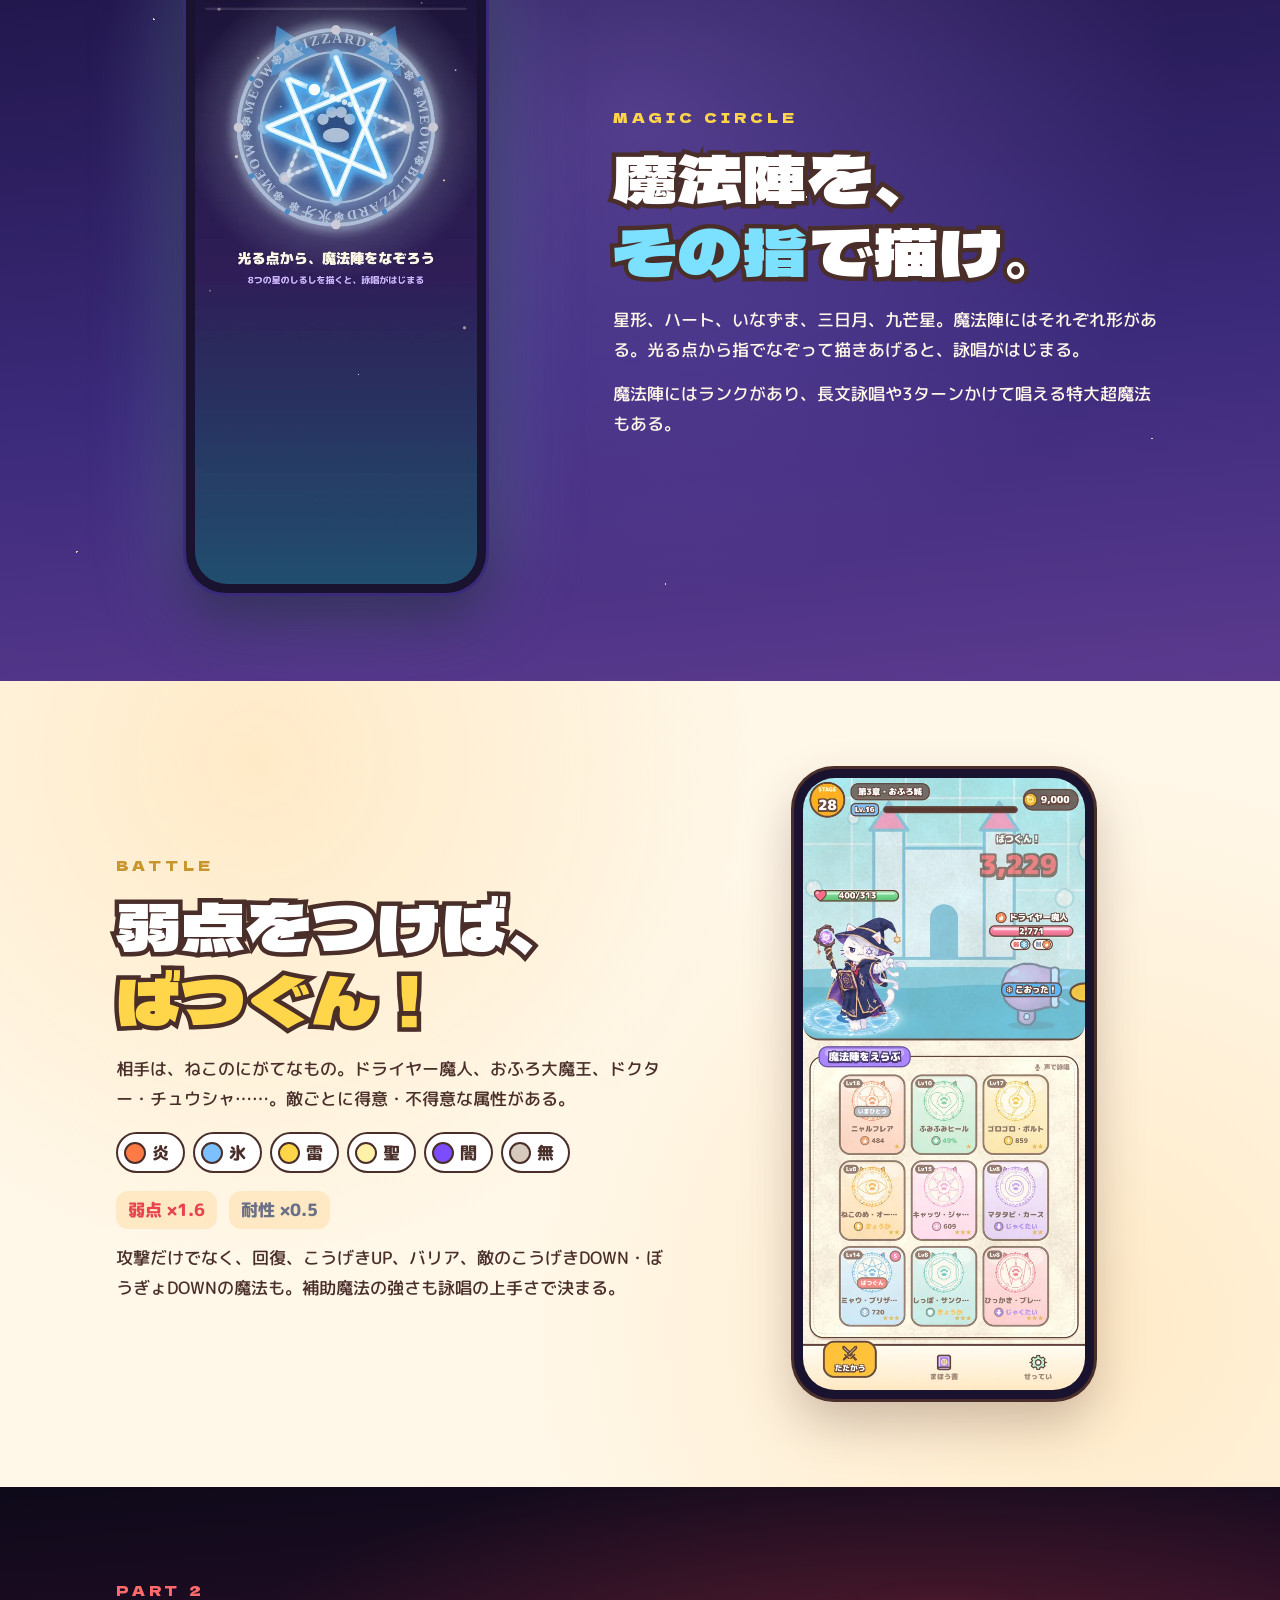
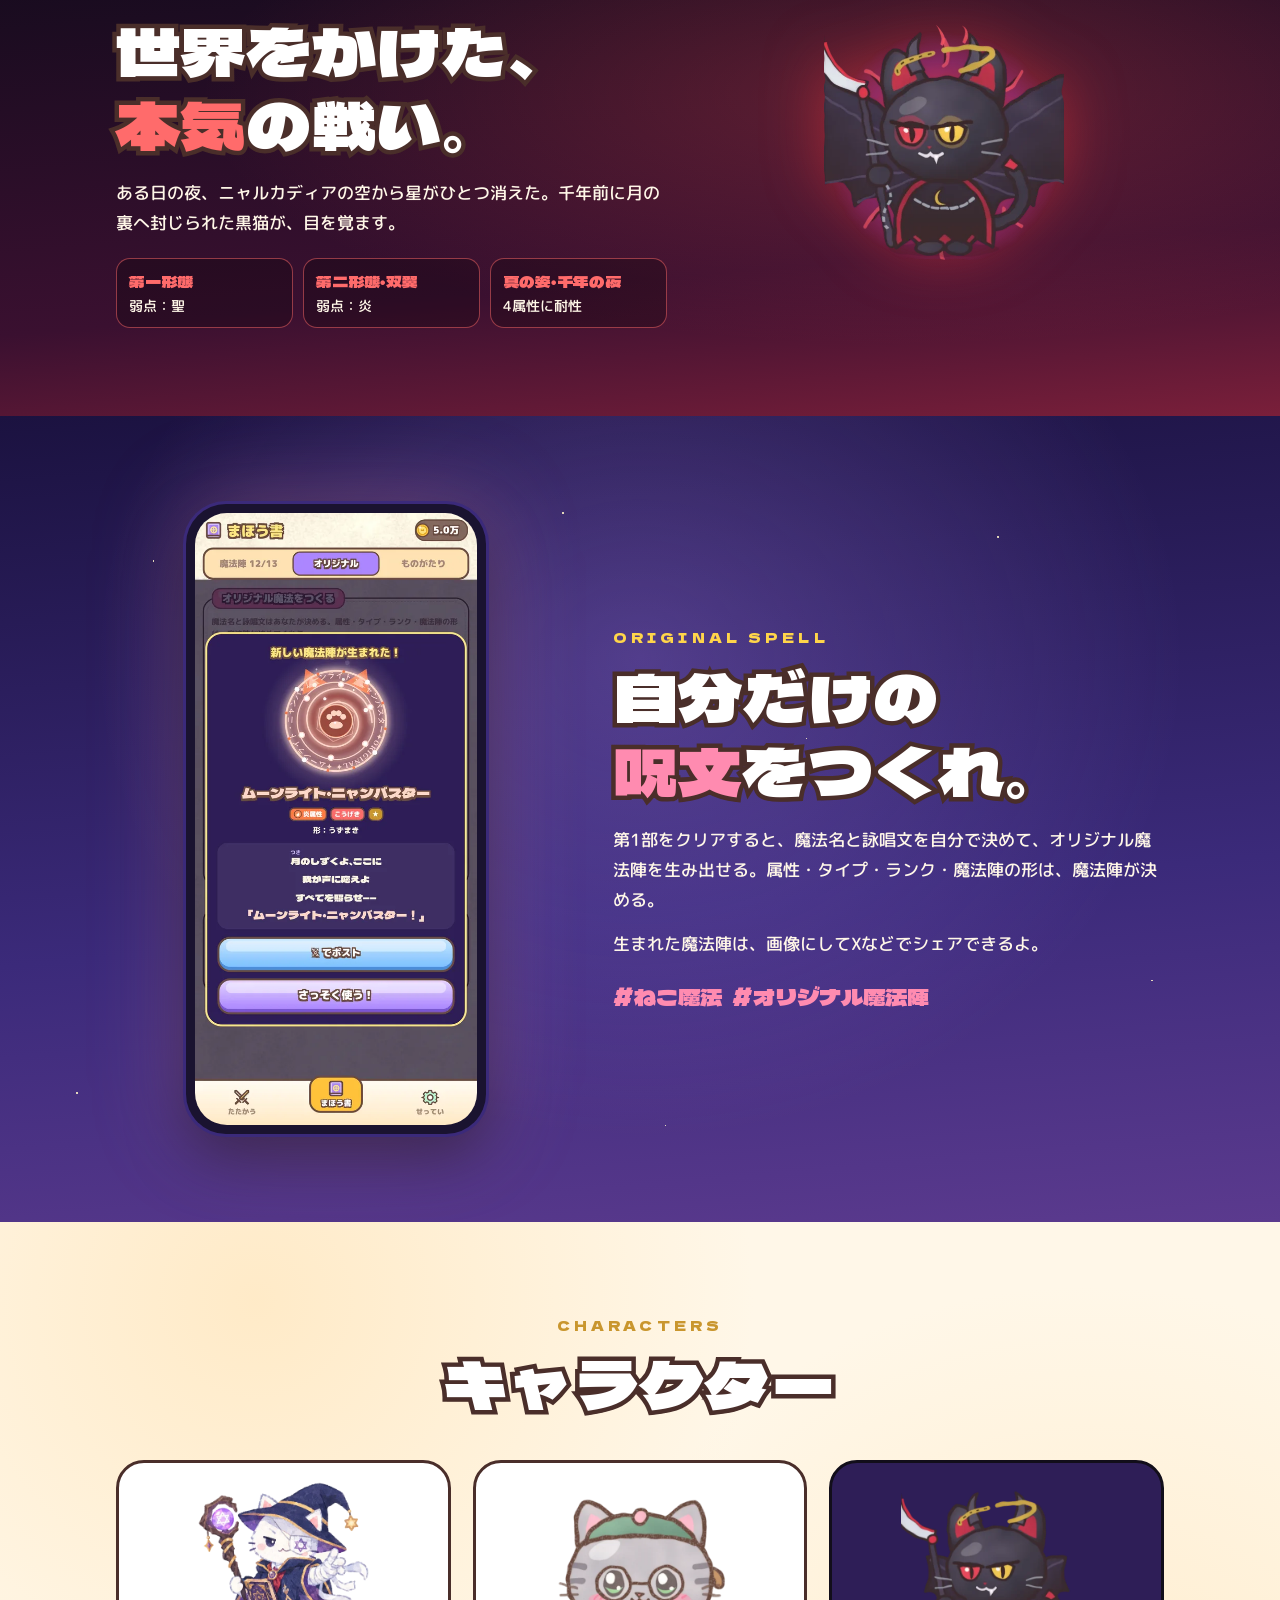
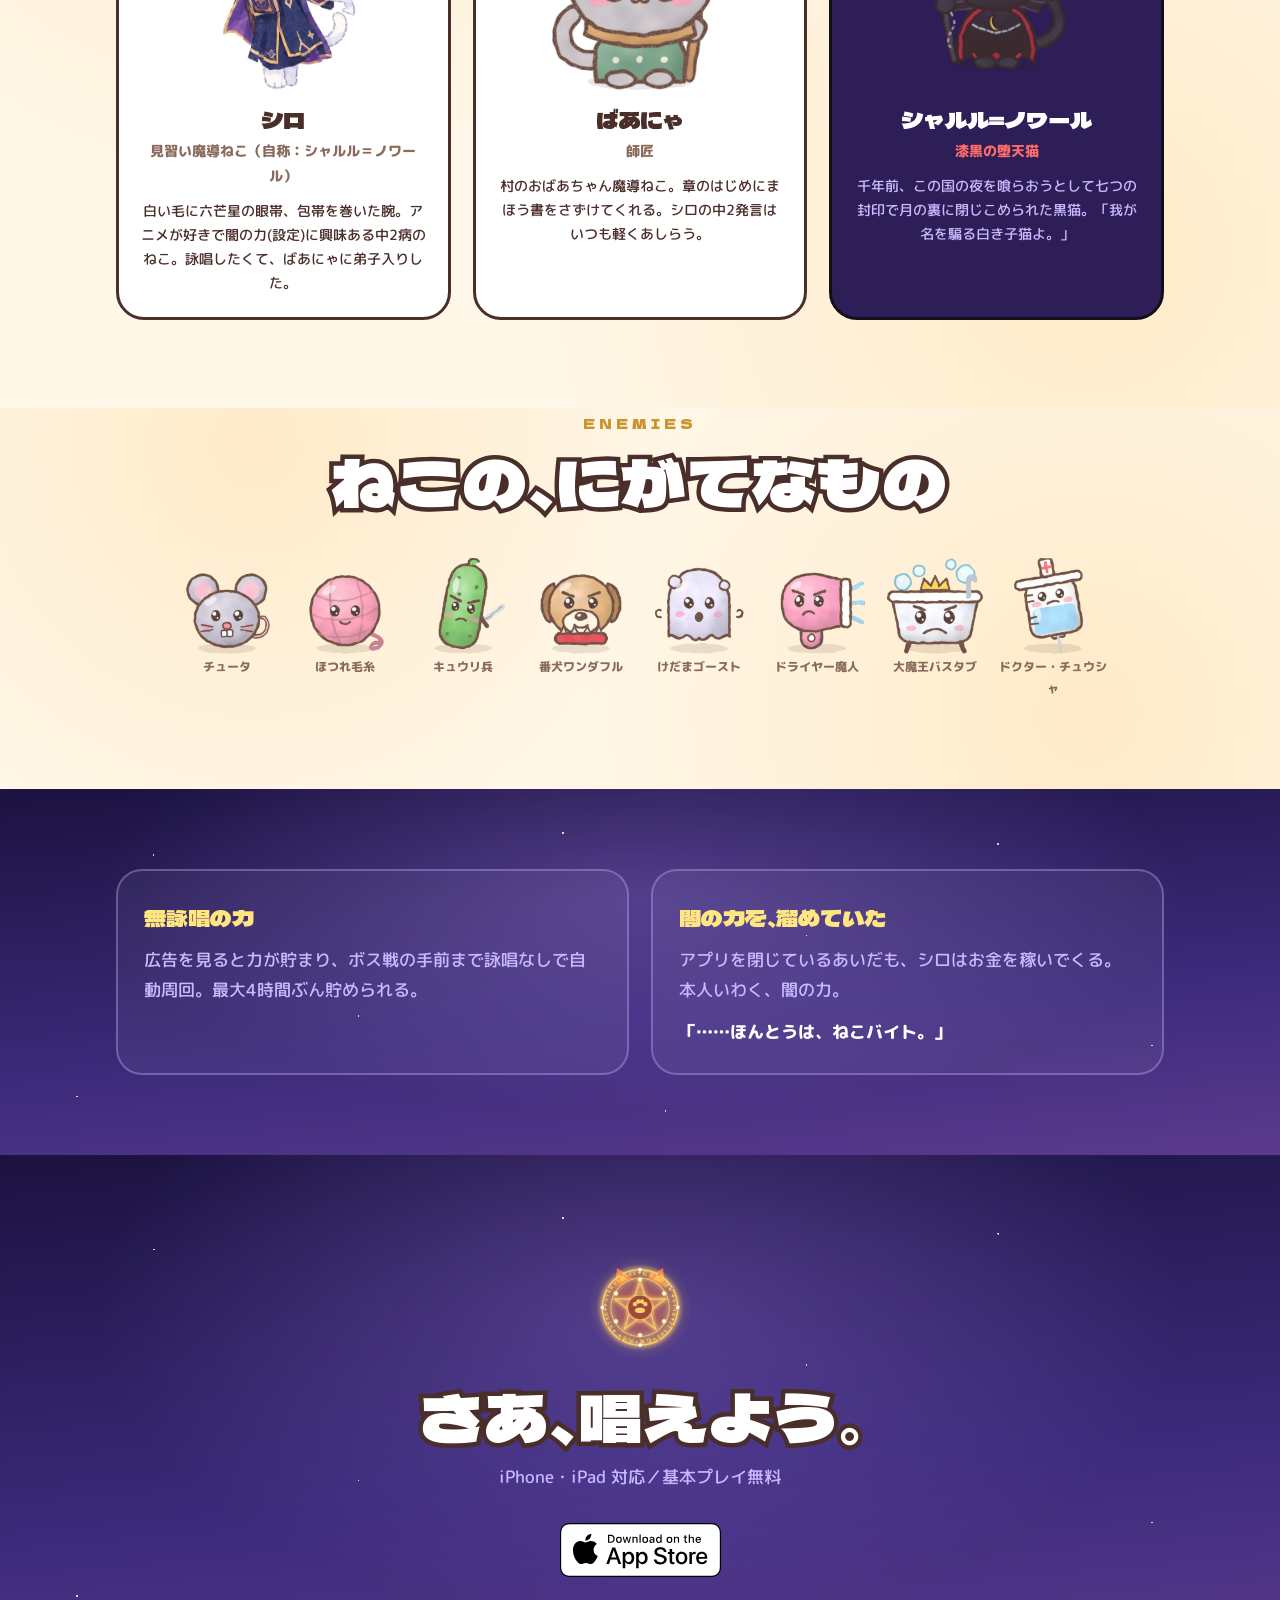
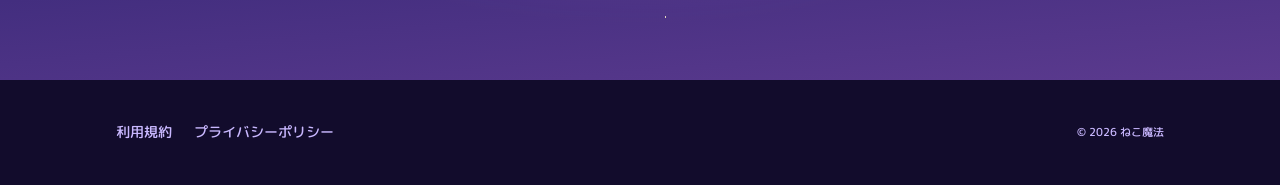
==== commit 99b7cab6: "Update index.html" ====
--- a/index.html
+++ b/index.html
@@ -44,7 +44,7 @@
         <p class="lead-sub">画面に流れる呪文を、スマホのマイクに向かって唱えよう。とぎれずに唱えきれたか、出だしのタイミング、さいごの叫びの大きさで、魔法の威力が決まる。</p>
         <div>
           <a href="https://apps.apple.com/jp/app/id6828928177">
-            <img src="https://tttu732.github.io/neco-mahou/appstore-badge-preorder-jp.svg" alt="App Storeで配信" width="161" height="60">
+            <img src="https://tttu732.github.io/neco-mahou/Download_on_the_App_Store_Badge_US-UK_RGB_wht_092917.svg" alt="App Storeで配信" width="161" height="60">
           </a>
           <span class="cta-note">基本プレイ無料<br>声を出せない場所ではタップでも詠唱OK<br>11月14(土)リリース！</span>
         </div>
@@ -208,7 +208,7 @@
       <p>iPhone・iPad 対応／基本プレイ無料</p>
       <div class="cta">
         <a href="https://apps.apple.com/jp/app/id6828928177">
-          <img src="https://tttu732.github.io/neco-mahou/appstore-badge-preorder-jp.svg" alt="App Storeで配信" width="161" height="60">
+          <img src="https://tttu732.github.io/neco-mahou/Download_on_the_App_Store_Badge_US-UK_RGB_wht_092917.svg" alt="App Storeで配信" width="161" height="60">
         </a>
       </div>
     </div>
